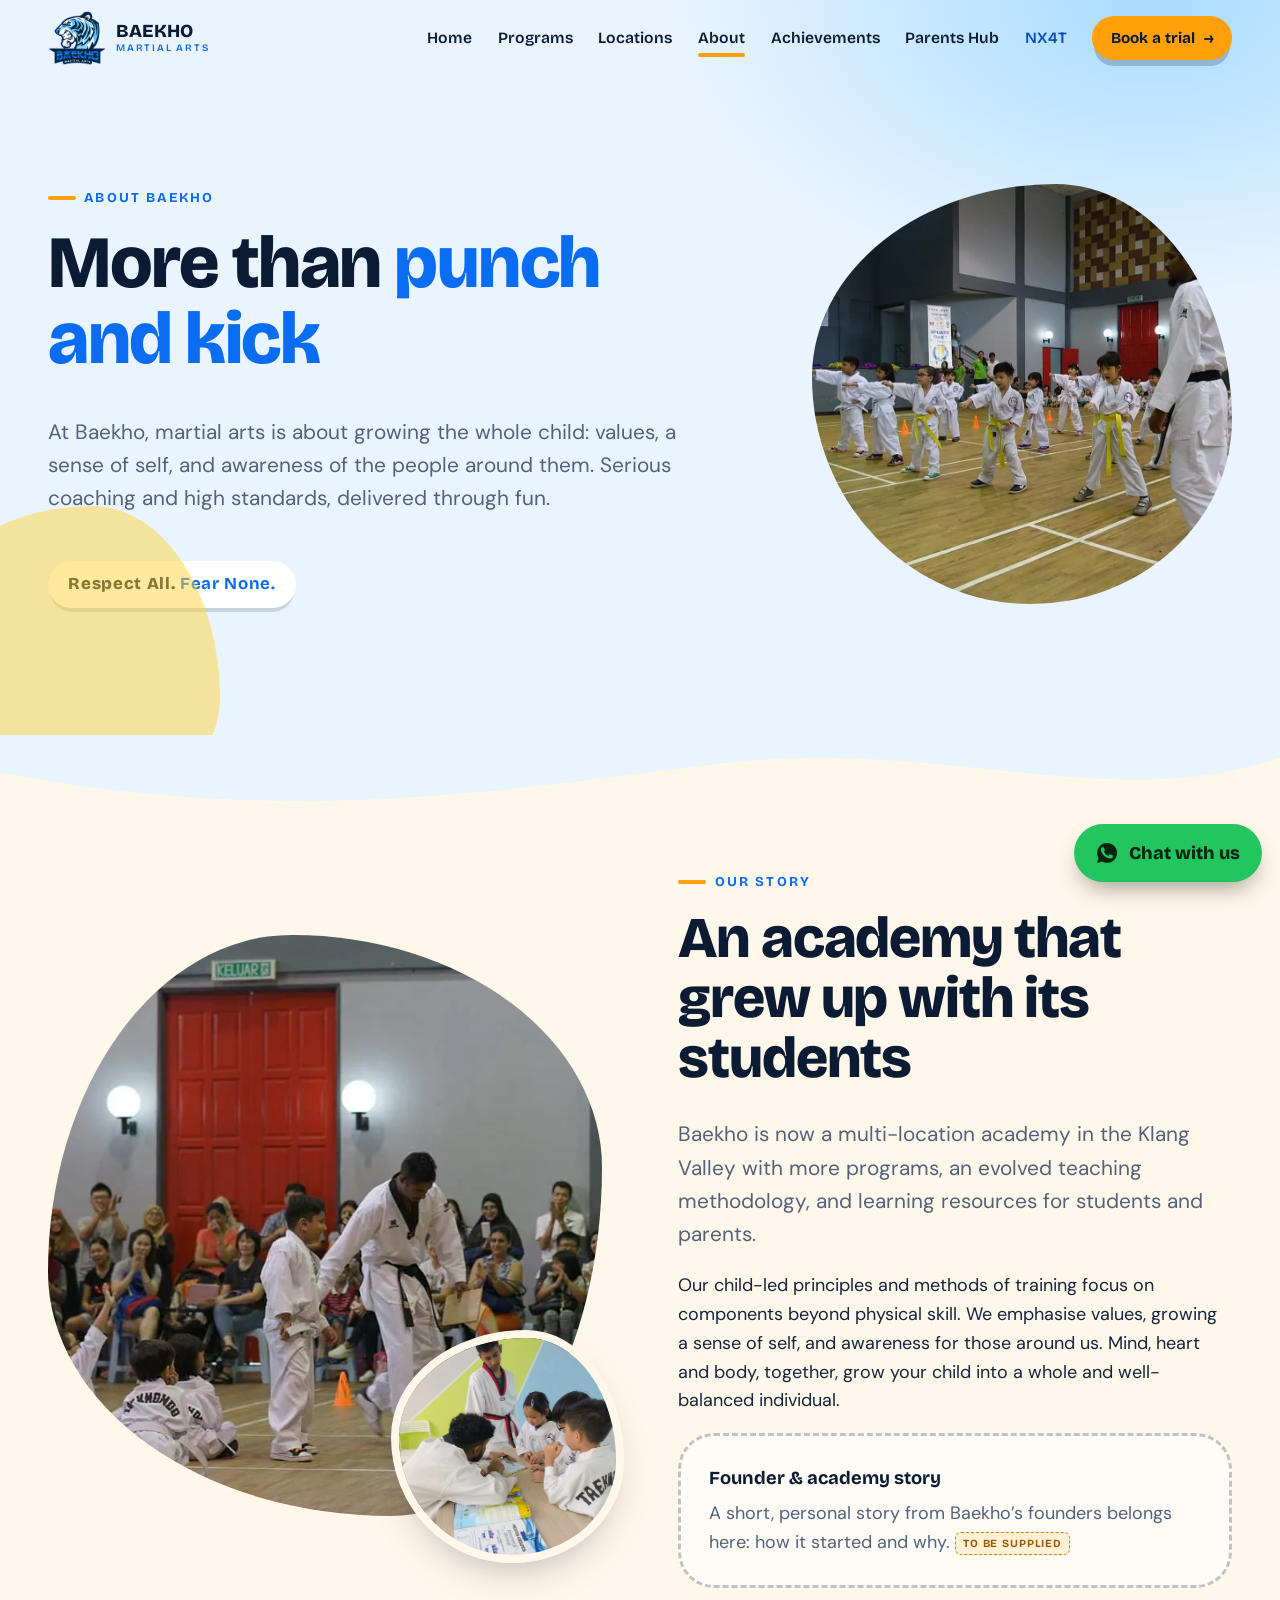
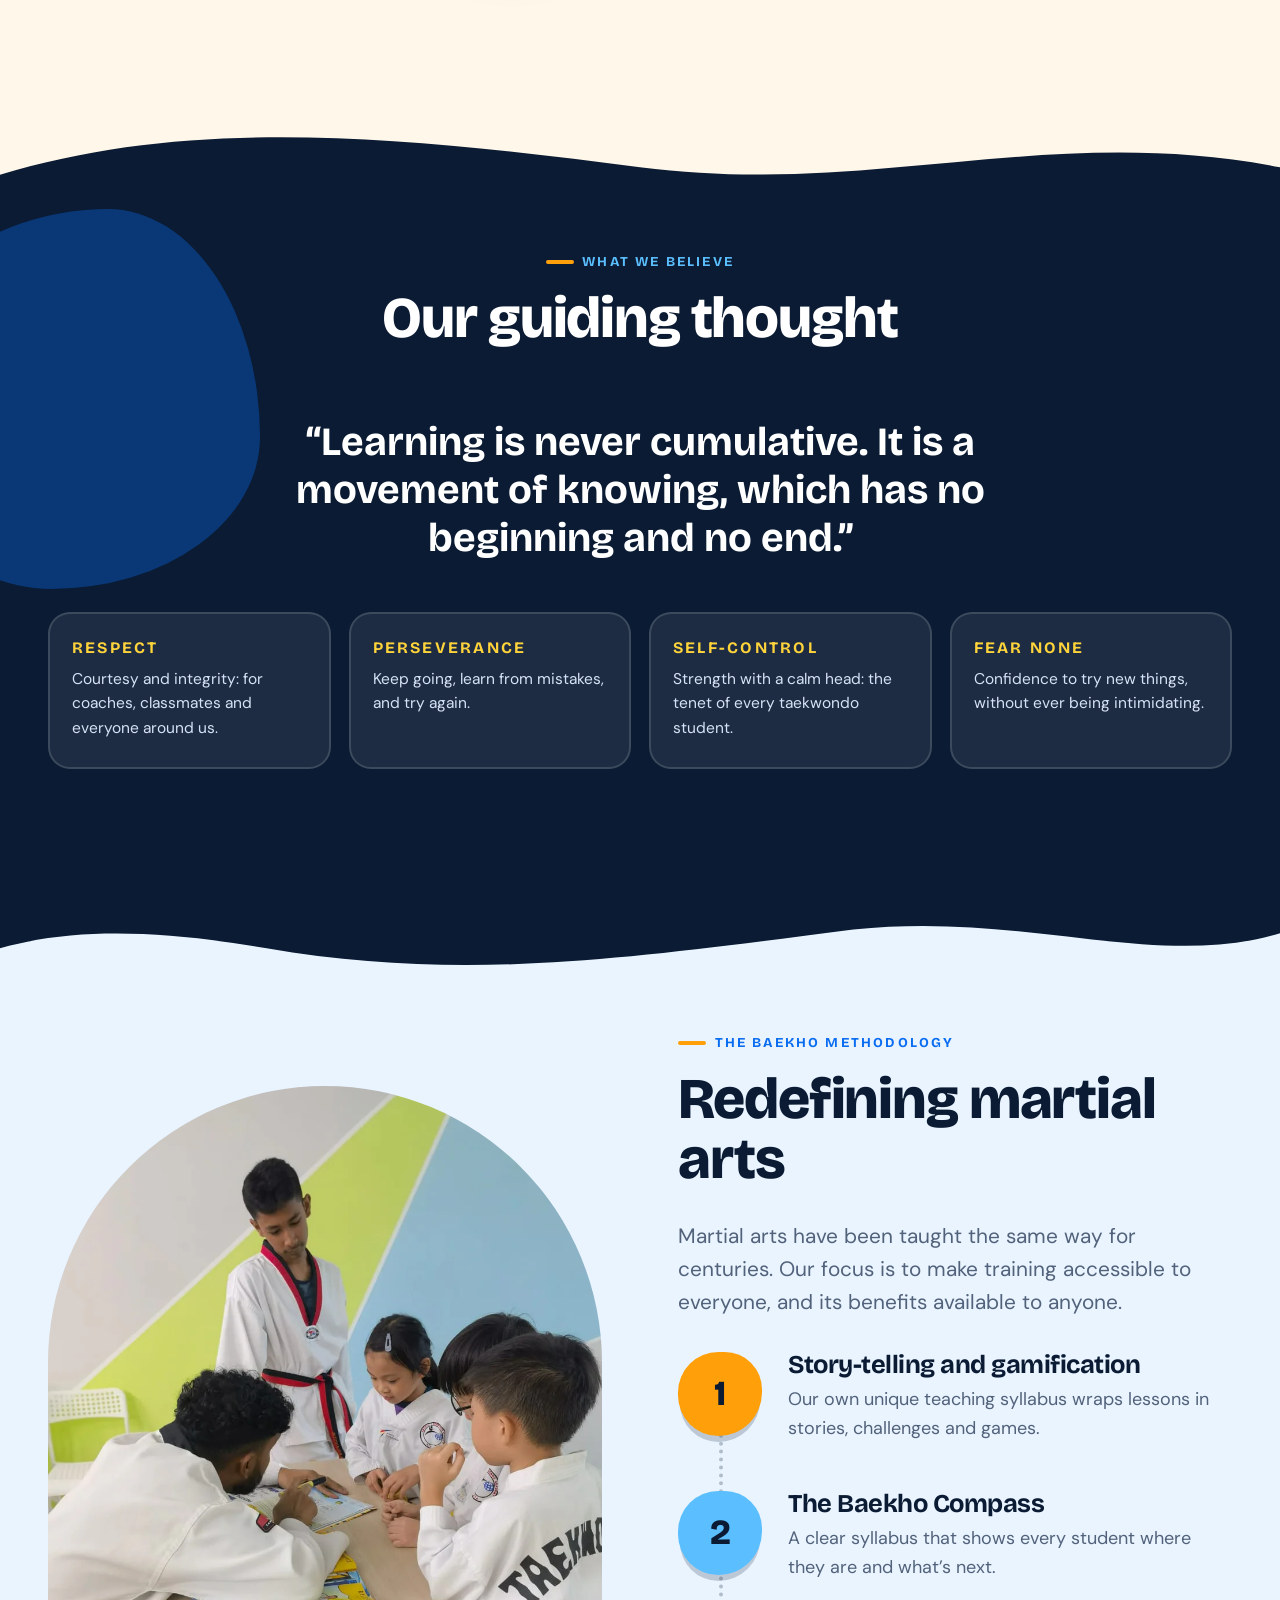
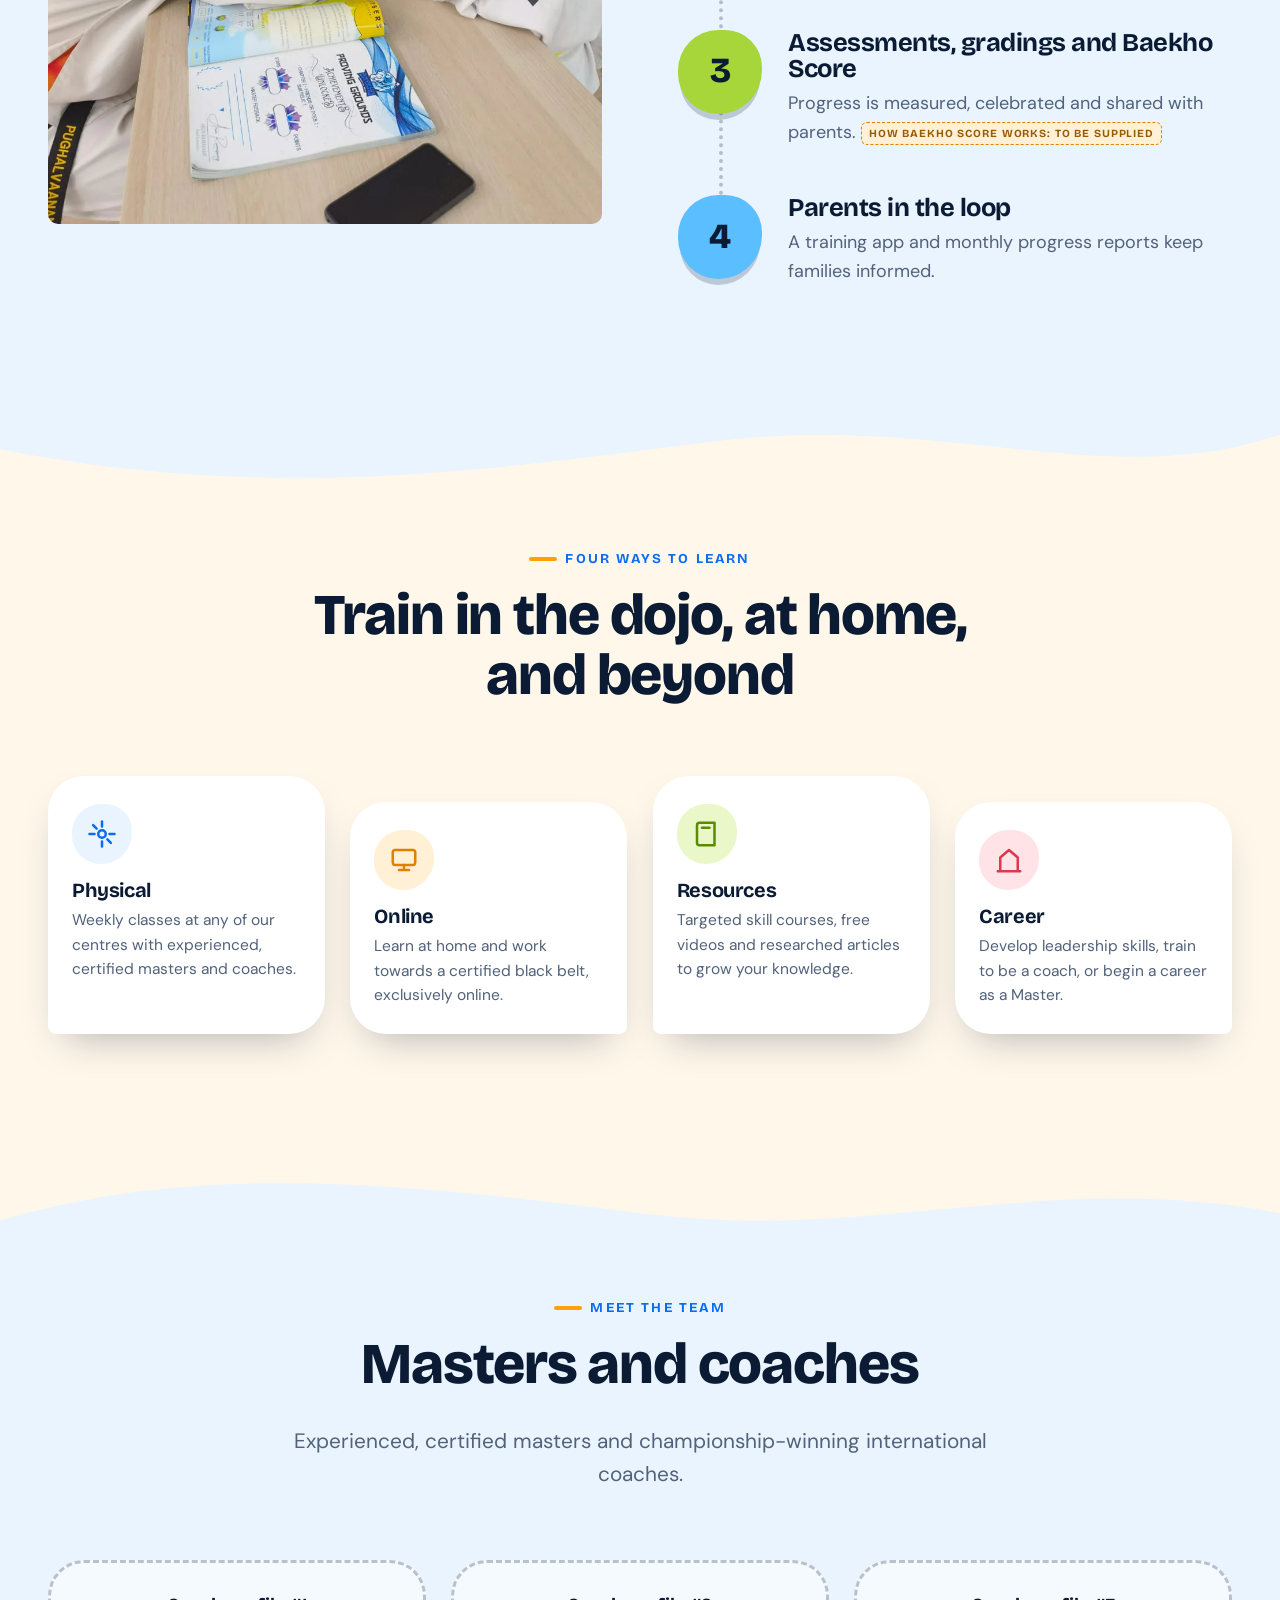
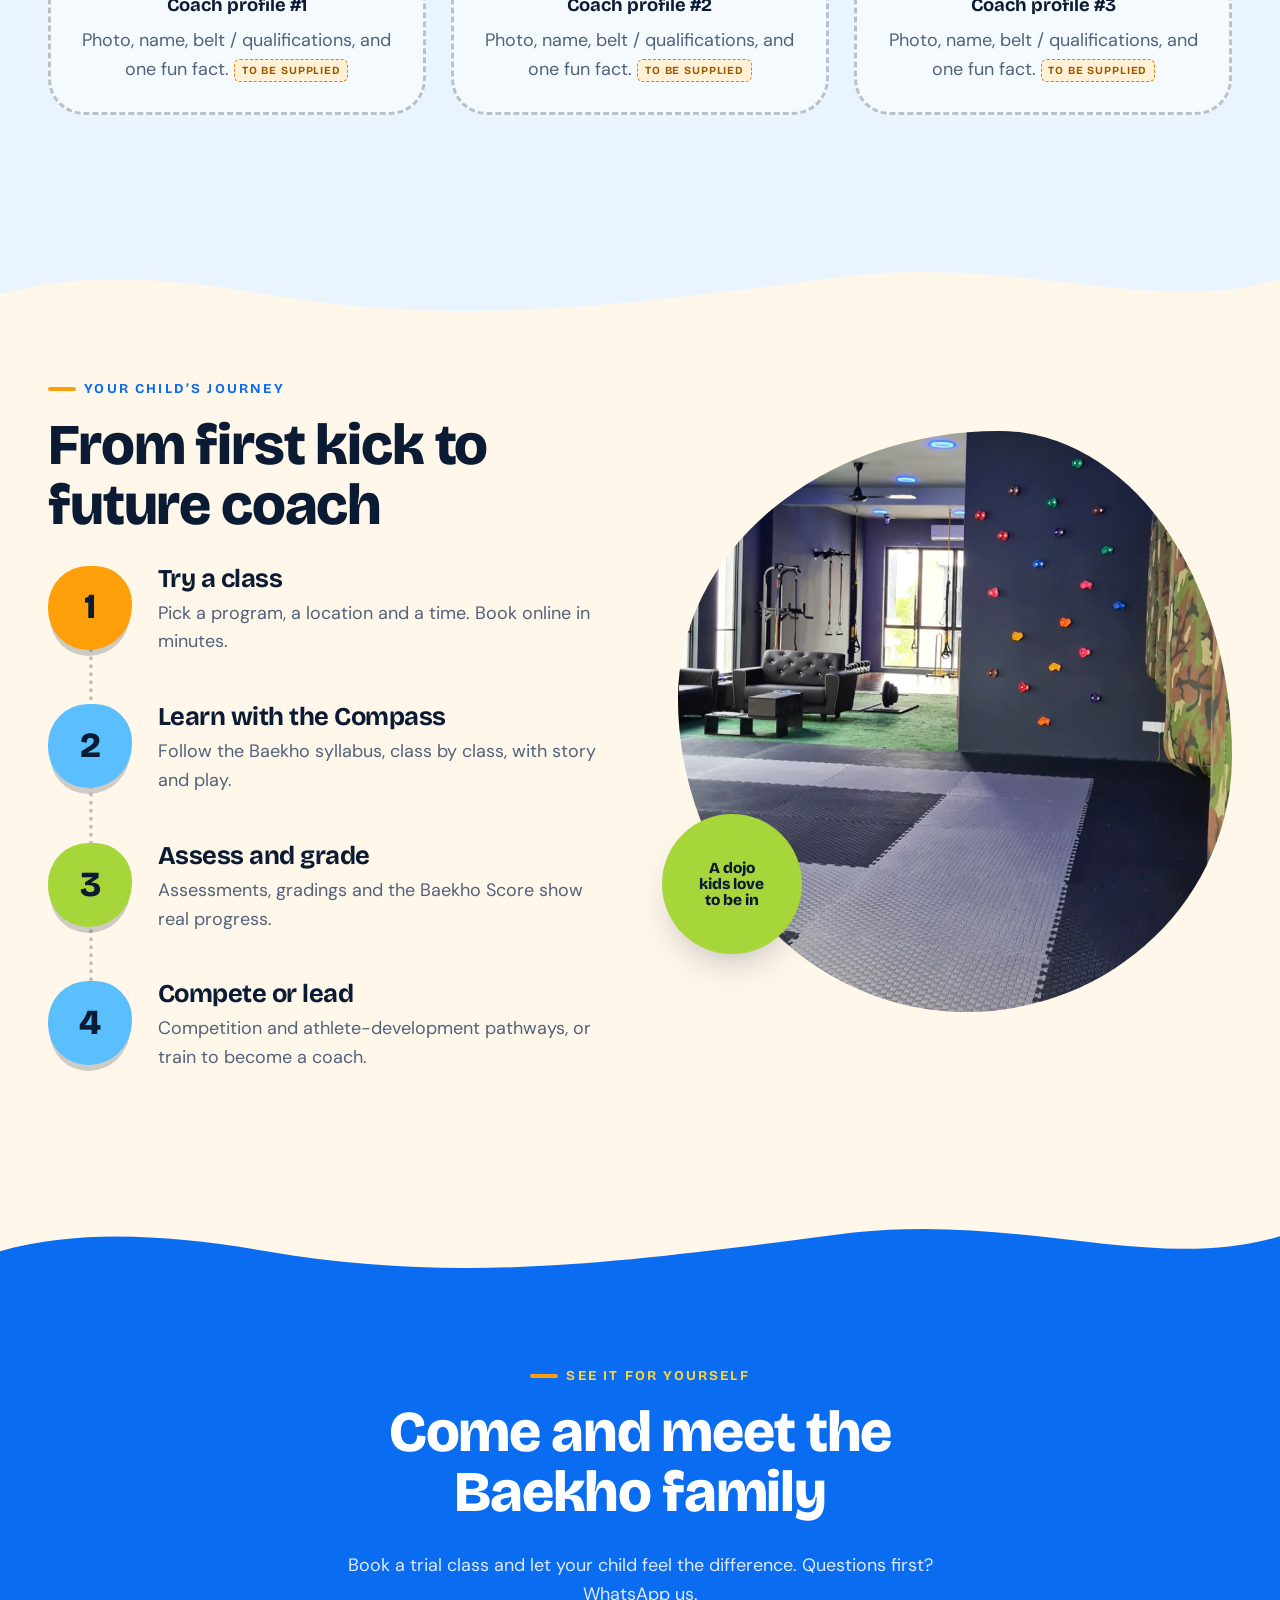
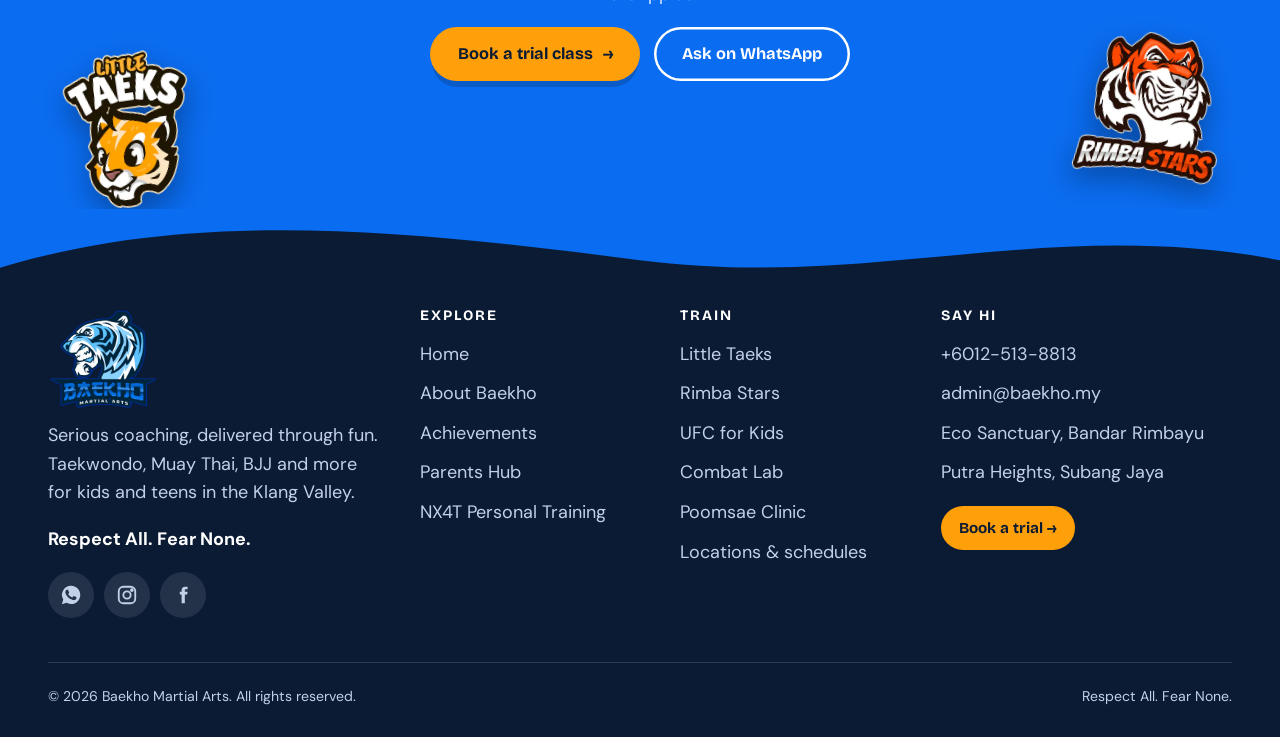
==== about.html @ bf96dbfe "Baekho Martial Arts website redesign prototype Eight-page responsive prototype (Home, Programs, Loca" ====
<!doctype html>
<html lang="en">
<head>
<meta charset="utf-8">
<meta name="viewport" content="width=device-width,initial-scale=1">
<title>About Baekho | Baekho Martial Arts</title>
<meta name="description" content="Baekho is a Klang Valley martial arts academy teaching mind, heart and body through story-telling and gamification. Our story, philosophy and methodology.">
<meta property="og:title" content="About Baekho | Baekho Martial Arts">
<meta property="og:description" content="Baekho is a Klang Valley martial arts academy teaching mind, heart and body through story-telling and gamification. Our story, philosophy and methodology.">
<meta property="og:image" content="img/photo-class-kids.webp">
<meta name="theme-color" content="#0A6CF0">
<link rel="icon" href="img/logo.webp">
<link rel="preconnect" href="https://fonts.googleapis.com"><link rel="preconnect" href="https://fonts.gstatic.com" crossorigin>
<link href="https://fonts.googleapis.com/css2?family=Bricolage+Grotesque:opsz,wght@12..96,600;12..96,700;12..96,800&family=DM+Sans:wght@400;500;600;700&display=swap" rel="stylesheet">
<link rel="stylesheet" href="css/styles.css">
</head>
<body>
<a class="skip" href="#main">Skip to content</a>
<header id="site-header"></header>
<main id="main">
<section class="phero" style="background:radial-gradient(800px 500px at 90% 0%,rgba(91,191,255,.45),transparent 60%),var(--ice)">
  <i class="blob" style="width:320px;height:320px;background:var(--sun);left:-100px;bottom:-90px;opacity:.5"></i>
  <div class="wrap grid">
    <div>
      <span class="eyebrow rv">About Baekho</span>
      <h1 class="rv">More than <span class="hl">punch and kick</span></h1>
      <p class="lead rv">At Baekho, martial arts is about growing the whole child: values, a sense of self, and awareness of the people around them. Serious coaching and high standards, delivered through fun.</p>
      <div class="motto rv">Respect All. <b>Fear None.</b></div>
    </div>
    <div class="art rv pop"><div class="mask-a zoom"><img src="img/photo-class-kids.webp" alt="Children and coach practising Taekwondo together" width="1200" height="952" style="object-position:35% 50%"></div></div>
  </div>
</section>

<section class="sec bg-cream">
  <i class="wave top" data-c="#E9F4FF" data-v="1"></i>
  <div class="wrap split">
    <div class="visual rv left">
      <div class="main mask-b zoom"><img src="img/photo-ceremony.webp" alt="Parents applauding a child receiving recognition from a Baekho coach" width="1080" height="720" loading="lazy" style="object-position:40% 50%"></div>
      <div class="accent mask-a" style="right:-4%;bottom:-8%"><img src="img/photo-syllabus.webp" alt="Coach and students looking through the Baekho syllabus" width="960" height="1280" loading="lazy"></div>
    </div>
    <div class="rv right">
      <span class="eyebrow">Our story</span>
      <h2>An academy that grew up with its students</h2>
      <p class="lead">Baekho is now a multi-location academy in the Klang Valley with more programs, an evolved teaching methodology, and learning resources for students and parents.</p>
      <p>Our child-led principles and methods of training focus on components beyond physical skill. We emphasise values, growing a sense of self, and awareness for those around us. Mind, heart and body, together, grow your child into a whole and well-balanced individual.</p>
      <div class="ph-card" style="text-align:left;margin-top:18px"><b>Founder &amp; academy story</b>A short, personal story from Baekho’s founders belongs here: how it started and why. <span class="tbc">to be supplied</span></div>
    </div>
  </div>
</section>

<section class="sec bg-ink">
  <i class="wave top" data-c="#FFF7EA" data-v="2"></i>
  <i class="blob" style="width:380px;height:380px;background:var(--blue);left:-120px;top:12%;opacity:.35"></i>
  <div class="wrap">
    <div class="sec-head rv"><span class="eyebrow" style="color:var(--sky)">What we believe</span><h2>Our guiding thought</h2></div>
    <blockquote class="rv" style="margin:0 auto 50px;max-width:820px;text-align:center;font-family:var(--f-head);font-weight:700;font-size:clamp(1.5rem,3.4vw,2.5rem);line-height:1.2;color:#fff">“Learning is never cumulative. It is a movement of knowing, which has no beginning and no end.”</blockquote>
    <div class="tracks">
      <div class="track rv"><h4>Respect</h4><p>Courtesy and integrity: for coaches, classmates and everyone around us.</p></div>
      <div class="track rv" style="--d:.08s"><h4>Perseverance</h4><p>Keep going, learn from mistakes, and try again.</p></div>
      <div class="track rv" style="--d:.16s"><h4>Self-control</h4><p>Strength with a calm head: the tenet of every taekwondo student.</p></div>
      <div class="track rv" style="--d:.24s"><h4>Fear None</h4><p>Confidence to try new things, without ever being intimidating.</p></div>
    </div>
  </div>
</section>

<section class="sec bg-ice" id="methodology">
  <i class="wave top" data-c="#0A1B33" data-v="3"></i>
  <div class="wrap split rev">
    <div>
      <span class="eyebrow">The Baekho methodology</span>
      <h2>Redefining martial arts</h2>
      <p class="lead">Martial arts have been taught the same way for centuries. Our focus is to make training accessible to everyone, and its benefits available to anyone.</p>
      <div class="path" style="margin-top:34px">
        <div class="step rv"><div><h3>Story-telling and gamification</h3><p>Our own unique teaching syllabus wraps lessons in stories, challenges and games.</p></div></div>
        <div class="step rv" style="--d:.08s"><div><h3>The Baekho Compass</h3><p>A clear syllabus that shows every student where they are and what’s next.</p></div></div>
        <div class="step rv" style="--d:.16s"><div><h3>Assessments, gradings and Baekho Score</h3><p>Progress is measured, celebrated and shared with parents. <span class="tbc">how Baekho Score works: to be supplied</span></p></div></div>
        <div class="step rv" style="--d:.24s"><div><h3>Parents in the loop</h3><p>A training app and monthly progress reports keep families informed.</p></div></div>
      </div>
    </div>
    <div class="visual rv right"><div class="main mask-arch zoom" style="aspect-ratio:3/4"><img src="img/photo-syllabus.webp" alt="Students and coach working through the Baekho syllabus at a table" width="960" height="1280" loading="lazy"></div></div>
  </div>
</section>

<section class="sec bg-cream">
  <i class="wave top" data-c="#E9F4FF" data-v="1"></i>
  <div class="wrap">
    <div class="sec-head rv"><span class="eyebrow">Four ways to learn</span><h2>Train in the dojo, at home, and beyond</h2></div>
    <div class="benefits">
      <article class="benefit rv"><div class="ic"><svg viewBox="0 0 24 24" fill="none" stroke="currentColor" stroke-width="2" stroke-linecap="round" stroke-linejoin="round"><path d="M12 2v4M12 18v4M4.9 4.9l2.8 2.8M16.3 16.3l2.8 2.8M2 12h4M18 12h4"/><circle cx="12" cy="12" r="3"/></svg></div><h3>Physical</h3><p>Weekly classes at any of our centres with experienced, certified masters and coaches.</p></article>
      <article class="benefit rv" style="--d:.08s"><div class="ic"><svg viewBox="0 0 24 24" fill="none" stroke="currentColor" stroke-width="2" stroke-linecap="round" stroke-linejoin="round"><rect x="3" y="4" width="18" height="12" rx="2"/><path d="M8 20h8M12 16v4"/></svg></div><h3>Online</h3><p>Learn at home and work towards a certified black belt, exclusively online.</p></article>
      <article class="benefit rv" style="--d:.16s"><div class="ic"><svg viewBox="0 0 24 24" fill="none" stroke="currentColor" stroke-width="2" stroke-linecap="round" stroke-linejoin="round"><path d="M4 5a2 2 0 0 1 2-2h12v18H6a2 2 0 0 1-2-2Z"/><path d="M8 7h6"/></svg></div><h3>Resources</h3><p>Targeted skill courses, free videos and researched articles to grow your knowledge.</p></article>
      <article class="benefit rv" style="--d:.24s"><div class="ic"><svg viewBox="0 0 24 24" fill="none" stroke="currentColor" stroke-width="2" stroke-linecap="round" stroke-linejoin="round"><path d="M3 21h18M5 21V10l7-6 7 6v11"/></svg></div><h3>Career</h3><p>Develop leadership skills, train to be a coach, or begin a career as a Master.</p></article>
    </div>
  </div>
</section>

<section class="sec bg-ice">
  <i class="wave top" data-c="#FFF7EA" data-v="2"></i>
  <div class="wrap">
    <div class="sec-head rv"><span class="eyebrow">Meet the team</span><h2>Masters and coaches</h2><p class="lead">Experienced, certified masters and championship-winning international coaches.</p></div>
    <div class="benefits" style="grid-template-columns:repeat(auto-fit,minmax(240px,1fr))">
      <div class="ph-card rv"><b>Coach profile #1</b>Photo, name, belt / qualifications, and one fun fact. <span class="tbc">to be supplied</span></div>
      <div class="ph-card rv" style="--d:.1s"><b>Coach profile #2</b>Photo, name, belt / qualifications, and one fun fact. <span class="tbc">to be supplied</span></div>
      <div class="ph-card rv" style="--d:.2s"><b>Coach profile #3</b>Photo, name, belt / qualifications, and one fun fact. <span class="tbc">to be supplied</span></div>
    </div>
  </div>
</section>

<section class="sec bg-cream">
  <i class="wave top" data-c="#E9F4FF" data-v="3"></i>
  <div class="wrap split">
    <div>
      <span class="eyebrow">Your child’s journey</span>
      <h2>From first kick to future coach</h2>
      <div class="path" style="margin-top:30px">
        <div class="step rv"><div><h3>Try a class</h3><p>Pick a program, a location and a time. Book online in minutes.</p></div></div>
        <div class="step rv" style="--d:.08s"><div><h3>Learn with the Compass</h3><p>Follow the Baekho syllabus, class by class, with story and play.</p></div></div>
        <div class="step rv" style="--d:.16s"><div><h3>Assess and grade</h3><p>Assessments, gradings and the Baekho Score show real progress.</p></div></div>
        <div class="step rv" style="--d:.24s"><div><h3>Compete or lead</h3><p>Competition and athlete-development pathways, or train to become a coach.</p></div></div>
      </div>
    </div>
    <div class="visual rv right"><div class="main mask-a zoom"><img src="img/photo-eco-gym.webp" alt="Baekho Eco Sanctuary dojo with climbing wall, mats and punching bags" width="900" height="1996" loading="lazy" style="object-position:50% 60%"></div>
      <div class="sticker" style="left:-3%;bottom:10%;width:clamp(100px,14vw,140px);aspect-ratio:1;background:var(--lime);color:var(--ink);font-size:clamp(.8rem,1.2vw,1rem);--rot:-8deg">A dojo<br>kids love<br>to be in</div></div>
  </div>
</section>

<section class="sec cta">
  <i class="wave top" data-c="#FFF7EA" data-v="3"></i>
  <img class="mascot-l" src="img/mascot-little-taeks.webp" alt="" width="230" height="195" loading="lazy">
  <img class="mascot-r" src="img/mascot-rimba-stars.webp" alt="" width="230" height="230" loading="lazy">
  <div class="wrap" style="padding-top:30px"><span class="eyebrow" style="color:var(--sun)">See it for yourself</span><h2>Come and meet the Baekho family</h2><p>Book a trial class and let your child feel the difference. Questions first? WhatsApp us.</p>
  <div class="btn-row" style="justify-content:center"><a class="btn" href="trial.html" data-track="trial_cta_click">Book a trial class <span class="arr">→</span></a><a class="btn ghost" href="https://wa.me/60125138813" target="_blank" rel="noopener" data-track="whatsapp_click">Ask on WhatsApp</a></div></div>
</section>

</main>
<footer id="site-footer" data-c="#0A6CF0"></footer>
<script src="js/site.js"></script>
</body>
</html>
---- css/styles.css ----
/* ==========================================================
   BAEKHO MARTIAL ARTS — design system
   Brand blue from the tiger logo + warm "tiger orange" energy.
   Flowing sections: every section sits on the same continuous
   canvas and is joined by SVG waves, blobs and overlaps.
   ========================================================== */
:root{
  --ink:#0A1B33;          /* deep navy (logo outline) */
  --navy:#0C2A55;
  --blue:#0A6CF0;         /* logo electric blue */
  --blue-d:#0850B8;
  --sky:#5BBFFF;          /* logo light blue */
  --ice:#E9F4FF;
  --cream:#FFF7EA;
  --orange:#FF9F0A;       /* Little Taeks tiger */
  --orange-d:#E07F00;
  --sun:#FFD43B;
  --lime:#A6D63A;         /* Eco Sanctuary wall */
  --coral:#FF6B7A;
  --white:#fff;
  --text:#14253F;
  --muted:#52627B;
  --line:rgba(10,27,51,.12);

  --f-head:"Bricolage Grotesque","Trebuchet MS",system-ui,sans-serif;
  --f-body:"DM Sans",system-ui,-apple-system,"Segoe UI",sans-serif;

  --r-lg:36px; --r-md:22px;
  --shadow:0 18px 40px -18px rgba(10,27,51,.35);
  --wrap:1200px;
  --pad:clamp(20px,5vw,48px);
  --ease:cubic-bezier(.2,.8,.2,1);
}
*,*::before,*::after{box-sizing:border-box}
html{scroll-behavior:smooth;-webkit-text-size-adjust:100%;overflow-x:clip}
body{margin:0;font-family:var(--f-body);font-size:clamp(16px,1.05vw + 12px,18px);line-height:1.6;color:var(--text);background:var(--cream);overflow-x:hidden}
img,svg,video{max-width:100%;display:block}
a{color:inherit}
h1,h2,h3,h4{font-family:var(--f-head);line-height:1.04;margin:0 0 .5em;letter-spacing:-.02em;color:var(--ink)}
h1{font-size:clamp(2.6rem,7.2vw,5.6rem);font-weight:800}
h2{font-size:clamp(2rem,4.6vw,3.6rem);font-weight:800}
h3{font-size:clamp(1.25rem,2vw,1.6rem);font-weight:700}
p{margin:0 0 1em}
.wrap{width:min(100% - 2*var(--pad),var(--wrap));margin-inline:auto}
.eyebrow{display:inline-flex;align-items:center;gap:.6em;font-family:var(--f-head);font-weight:700;font-size:.85rem;letter-spacing:.16em;text-transform:uppercase;color:var(--blue);margin-bottom:1rem}
.eyebrow::before{content:"";width:28px;height:4px;border-radius:4px;background:var(--orange)}
.lead{font-size:clamp(1.05rem,1.4vw + .6rem,1.3rem);color:var(--muted);max-width:56ch}
.hl{color:var(--blue)} .hl-o{color:var(--orange)}
.squiggle{background:linear-gradient(transparent 62%,var(--sun) 62% 92%,transparent 92%);padding:0 .1em}
.skip{position:absolute;left:-999px;top:8px;background:var(--ink);color:#fff;padding:.7em 1em;border-radius:10px;z-index:200}
.skip:focus{left:8px}
:focus-visible{outline:3px solid var(--orange);outline-offset:3px;border-radius:6px}

/* ---------- buttons ---------- */
.btn{--bg:var(--orange);--fg:var(--ink);display:inline-flex;align-items:center;justify-content:center;gap:.6em;min-height:52px;padding:.85em 1.7em;border-radius:999px;border:0;background:var(--bg);color:var(--fg);font-family:var(--f-head);font-weight:700;font-size:1.02rem;text-decoration:none;cursor:pointer;box-shadow:0 8px 0 -2px rgba(10,27,51,.22);transition:transform .25s var(--ease),box-shadow .25s var(--ease),background .25s}
.btn:hover{transform:translateY(-3px);box-shadow:0 12px 0 -2px rgba(10,27,51,.22)}
.btn:active{transform:translateY(2px);box-shadow:0 3px 0 -1px rgba(10,27,51,.22)}
.btn .arr{transition:transform .25s var(--ease)} .btn:hover .arr{transform:translateX(4px)}
.btn.blue{--bg:var(--blue);--fg:#fff}
.btn.navy{--bg:var(--ink);--fg:#fff}
.btn.white{--bg:#fff;--fg:var(--ink)}
.btn.wa{--bg:#22C55E;--fg:#06260F}
.btn.ghost{--bg:transparent;--fg:currentColor;box-shadow:inset 0 0 0 2.5px currentColor}
.btn.ghost:hover{box-shadow:inset 0 0 0 2.5px currentColor,0 8px 0 -2px rgba(10,27,51,.15)}
.btn.sm{min-height:44px;padding:.55em 1.2em;font-size:.95rem}
.btn-row{display:flex;flex-wrap:wrap;gap:14px;align-items:center}

/* ---------- header ---------- */
.site-header{position:fixed;inset:0 0 auto 0;z-index:100;transition:transform .35s var(--ease),background .3s,box-shadow .3s}
.site-header .bar{display:flex;align-items:center;justify-content:space-between;gap:20px;min-height:76px}
.site-header.scrolled{background:rgba(255,247,234,.94);backdrop-filter:blur(12px);box-shadow:0 6px 24px -14px rgba(10,27,51,.4)}
.site-header.scrolled .bar{min-height:64px}
.site-header.hide{transform:translateY(-100%)}
.brand{display:flex;align-items:center;gap:10px;text-decoration:none}
.brand img{width:58px;height:auto;transition:width .3s}
.scrolled .brand img{width:48px}
.brand span{font-family:var(--f-head);font-weight:800;font-size:1.15rem;line-height:1;color:var(--ink)}
.brand small{display:block;font-weight:600;font-size:.62rem;letter-spacing:.18em;text-transform:uppercase;color:var(--blue);margin-top:3px}
.nav{display:flex;align-items:center;gap:clamp(14px,2vw,30px)}
.nav a.link{position:relative;font-family:var(--f-head);font-weight:600;font-size:.98rem;text-decoration:none;padding:.4em 0;color:var(--ink)}
.nav a.link::after{content:"";position:absolute;left:0;right:100%;bottom:0;height:4px;border-radius:4px;background:var(--orange);transition:right .3s var(--ease)}
.nav a.link:hover::after,.nav a.link[aria-current="page"]::after{right:0}
.nav a.link.nx{color:var(--blue-d)}
.menu-btn{display:none;width:52px;height:52px;border-radius:50%;border:0;background:var(--ink);color:#fff;cursor:pointer;place-items:center}
.menu-btn span{display:block;width:22px;height:2.5px;background:#fff;border-radius:3px;position:relative;transition:.3s}
.menu-btn span::before,.menu-btn span::after{content:"";position:absolute;left:0;width:100%;height:2.5px;background:#fff;border-radius:3px;transition:.3s}
.menu-btn span::before{top:-7px}.menu-btn span::after{top:7px}
.menu-open .menu-btn span{background:transparent}
.menu-open .menu-btn span::before{top:0;transform:rotate(45deg)}
.menu-open .menu-btn span::after{top:0;transform:rotate(-45deg)}
@media(max-width:1060px){
  .menu-btn{display:grid}
  .nav{position:fixed;inset:0;flex-direction:column;justify-content:center;gap:6px;background:var(--ink);padding:90px 30px 40px;opacity:0;visibility:hidden;clip-path:circle(0 at calc(100% - 46px) 38px);transition:clip-path .55s var(--ease),opacity .3s,visibility .55s}
  .menu-open .nav{opacity:1;visibility:visible;clip-path:circle(150% at calc(100% - 46px) 38px)}
  .nav a.link{color:#fff;font-size:clamp(1.5rem,6vw,2rem);font-weight:700;padding:.25em 0}
  .nav a.link.nx{color:var(--sky)}
  .menu-open .menu-btn{position:relative;z-index:2;background:var(--orange)}
  .menu-open .menu-btn span{background:transparent}
  .nav .btn{margin-top:18px}
  .menu-open .brand span{color:#fff}
}
body.menu-open{overflow:hidden}

/* ---------- flowing sections ---------- */
section{position:relative;overflow-x:clip}
.sec{padding-block:clamp(70px,10vw,140px);position:relative}
.bg-cream{background:var(--cream)}
.bg-ice{background:var(--ice)}
.bg-ink{background:var(--ink);color:#fff}
.bg-ink h1,.bg-ink h2,.bg-ink h3,.bg-ink h4{color:#fff}
.bg-ink .lead{color:#b9c8e0}
.bg-blue{background:var(--blue);color:#fff}
.bg-blue h2,.bg-blue h3{color:#fff}
.bg-orange{background:var(--orange)}
.wave{position:absolute;left:0;width:100%;height:clamp(40px,7vw,110px);line-height:0;pointer-events:none}
.wave svg{width:100%;height:100%}
.wave.top{top:-1px}
.wave.bottom{bottom:-1px;transform:scaleY(-1)}
.wave.flip svg{transform:scaleX(-1)}
.sec>.wave{z-index:1}
/* blobs */
.blob{position:absolute;pointer-events:none;border-radius:60% 40% 55% 45%/50% 60% 40% 50%;filter:blur(0);opacity:.9;z-index:0;animation:morph 14s ease-in-out infinite alternate}
@keyframes morph{
  0%{border-radius:60% 40% 55% 45%/50% 60% 40% 50%}
  50%{border-radius:42% 58% 38% 62%/58% 42% 60% 40%}
  100%{border-radius:55% 45% 62% 38%/42% 58% 46% 54%}}
.sec>.wrap{position:relative;z-index:2}
/* organic image masks */
.mask-a{border-radius:58% 42% 48% 52%/46% 56% 44% 54%;overflow:hidden}
.mask-b{border-radius:44% 56% 38% 62%/58% 40% 60% 42%;overflow:hidden}
.mask-c{border-radius:70% 30% 60% 40%/40% 60% 40% 60%;overflow:hidden}
.mask-arch{border-radius:999px 999px 36px 36px;overflow:hidden}
.mask-a img,.mask-b img,.mask-c img,.mask-arch img{width:100%;height:100%;object-fit:cover}
.zoom{overflow:hidden}.zoom img{transition:transform .8s var(--ease)}.zoom:hover img{transform:scale(1.06)}
.sticker{position:absolute;z-index:3;display:grid;place-items:center;text-align:center;font-family:var(--f-head);font-weight:800;line-height:1.05;border-radius:50%;box-shadow:var(--shadow);animation:bob 5s ease-in-out infinite}
@keyframes bob{0%,100%{transform:translateY(0) rotate(var(--rot,-8deg))}50%{transform:translateY(-10px) rotate(calc(var(--rot,-8deg) + 4deg))}}

/* ---------- hero ---------- */
.hero{padding-top:clamp(110px,14vw,160px);padding-bottom:clamp(70px,9vw,120px);background:radial-gradient(900px 500px at 85% 10%,rgba(91,191,255,.45),transparent 60%),var(--ice);overflow:hidden}
.hero h1{font-size:clamp(2.6rem,5.6vw,4.7rem)}
.hero .grid{display:grid;grid-template-columns:1.05fr .95fr;gap:clamp(24px,4vw,70px);align-items:center}
.hero h1 .row{display:block;overflow:hidden}
.hero h1 .row>span{display:inline-block;transform:translateY(110%);animation:rise .9s var(--ease) forwards}
.hero h1 .row:nth-child(2)>span{animation-delay:.12s}
.hero h1 .row:nth-child(3)>span{animation-delay:.24s}
@keyframes rise{to{transform:none}}
.hero .lead{margin-block:1.2rem 1.8rem}
.hero-art{position:relative;aspect-ratio:1/1.02}
.hero-art .photo{position:absolute;inset:4% 0 0 6%;box-shadow:var(--shadow)}
.hero-art .ring{position:absolute;inset:-4% -4% auto auto;width:42%;aspect-ratio:1;border:6px dashed var(--orange);border-radius:50%;z-index:0;animation:spin 40s linear infinite}
@keyframes spin{to{transform:rotate(360deg)}}
.hero-art .mini{position:absolute;left:-4%;bottom:-3%;width:44%;aspect-ratio:1/1.1;border:8px solid var(--cream);box-shadow:var(--shadow);z-index:2}
.hero-art .st1{right:-2%;bottom:14%;width:clamp(108px,15vw,160px);aspect-ratio:1;background:var(--orange);color:var(--ink);font-size:clamp(.9rem,1.5vw,1.2rem)}
.hero-art .st2{left:0;top:2%;width:clamp(90px,12vw,128px);aspect-ratio:1;background:var(--blue);color:#fff;font-size:clamp(.78rem,1.2vw,1rem);--rot:8deg}
.motto{display:inline-block;margin-top:1.6rem;font-family:var(--f-head);font-weight:800;font-size:1.05rem;letter-spacing:.04em;color:var(--ink);background:#fff;border-radius:999px;padding:.6em 1.2em;box-shadow:0 6px 0 -2px rgba(10,27,51,.15)}
.motto b{color:var(--blue)}
@media(max-width:860px){.hero .grid{grid-template-columns:1fr}.hero-art{max-width:520px;margin-inline:auto;width:100%}}

/* page hero (inner pages) */
.phero{padding-top:clamp(120px,15vw,180px);padding-bottom:clamp(80px,10vw,140px);overflow:hidden}
.phero .grid{display:grid;grid-template-columns:1.2fr .8fr;gap:clamp(24px,5vw,60px);align-items:center}
.phero h1{font-size:clamp(2.4rem,6vw,4.6rem)}
.phero .art{position:relative;aspect-ratio:1;max-width:420px;margin-left:auto;width:100%}
.phero .art .mask-a,.phero .art .mask-b{position:absolute;inset:0}
@media(max-width:820px){.phero .grid{grid-template-columns:1fr}.phero .art{margin:0 auto;max-width:320px}}

/* ---------- benefits strip (floating pills, not a box row) ---------- */
.benefits{display:grid;grid-template-columns:repeat(4,1fr);gap:clamp(14px,2vw,26px)}
.benefit{position:relative;background:#fff;border-radius:var(--r-lg) var(--r-lg) var(--r-lg) 8px;padding:28px 24px 26px;box-shadow:var(--shadow);transition:transform .35s var(--ease)}
.benefit:nth-child(even){margin-top:26px;border-radius:var(--r-lg) var(--r-lg) 8px var(--r-lg)}
.benefit:hover{transform:translateY(-8px) rotate(-1deg)}
.benefit .ic{width:60px;height:60px;border-radius:50% 46% 54% 50%;display:grid;place-items:center;margin-bottom:16px;background:var(--ice);color:var(--blue);transition:transform .5s var(--ease)}
.benefit:nth-child(2) .ic{background:#FFF0D6;color:var(--orange-d)}
.benefit:nth-child(3) .ic{background:#EAF7C8;color:#5C8A00}
.benefit:nth-child(4) .ic{background:#FFE3E6;color:#D93A4E}
.benefit:hover .ic{transform:rotate(-12deg) scale(1.1)}
.benefit .ic svg{width:30px;height:30px}
.benefit h3{margin-bottom:.35em;font-size:1.25rem}
.benefit p{margin:0;color:var(--muted);font-size:.97rem}
@media(max-width:980px){.benefits{grid-template-columns:repeat(2,1fr)}}
@media(max-width:560px){.benefits{grid-template-columns:1fr}.benefit:nth-child(even){margin-top:0}}

/* ---------- program cards ---------- */
.sec-head{text-align:center;max-width:760px;margin:0 auto clamp(40px,6vw,70px)}
.sec-head .lead{margin-inline:auto}
.prog-grid{display:grid;grid-template-columns:repeat(6,1fr);gap:clamp(16px,2vw,26px)}
.pcard{grid-column:span 2;position:relative;display:flex;flex-direction:column;border-radius:var(--r-lg);overflow:hidden;background:#fff;color:var(--text);text-decoration:none;box-shadow:var(--shadow);transition:transform .4s var(--ease)}
.pcard:hover{transform:translateY(-10px)}
.pcard:nth-child(4),.pcard:nth-child(5){grid-column:span 3}
.pcard .top{position:relative;padding:26px 24px 70px;background:var(--c1,var(--blue));color:var(--c1t,#fff);overflow:hidden}
.pcard .top::after{content:"";position:absolute;left:-5%;right:-5%;bottom:-1px;height:48px;background:#fff;border-radius:50% 50% 0 0/100% 100% 0 0}
.pcard .top .age{display:inline-block;font-family:var(--f-head);font-weight:700;font-size:.78rem;letter-spacing:.1em;text-transform:uppercase;background:rgba(255,255,255,.22);padding:.35em .9em;border-radius:99px}
.pcard .top h3{color:inherit;margin:.6em 0 0;font-size:clamp(1.5rem,2.4vw,2rem)}
.pcard .mascot{position:absolute;right:-6px;top:6px;width:44%;max-width:150px;transition:transform .6s var(--ease);filter:drop-shadow(0 8px 10px rgba(0,0,0,.25))}
.pcard:hover .mascot{transform:rotate(-8deg) scale(1.12)}
.pcard .body{padding:6px 24px 26px;display:flex;flex-direction:column;gap:12px;flex:1}
.pcard .body p{color:var(--muted);margin:0;font-size:.98rem}
.pcard .more{margin-top:auto;font-family:var(--f-head);font-weight:700;color:var(--blue);display:inline-flex;gap:.5em;align-items:center}
.pcard .more .arr{transition:transform .25s}.pcard:hover .more .arr{transform:translateX(5px)}
.c-orange{--c1:var(--orange);--c1t:var(--ink)}
.c-blue{--c1:var(--blue)}
.c-navy{--c1:var(--navy)}
.c-lime{--c1:var(--lime);--c1t:var(--ink)}
.c-coral{--c1:var(--coral);--c1t:var(--ink)}
.c-sky{--c1:var(--sky);--c1t:var(--ink)}
@media(max-width:960px){.prog-grid{grid-template-columns:repeat(2,1fr)}.pcard,.pcard:nth-child(4),.pcard:nth-child(5){grid-column:span 1}}
@media(max-width:600px){.prog-grid{grid-template-columns:1fr}}

/* ---------- story / split ---------- */
.split{display:grid;grid-template-columns:minmax(0,1fr) minmax(0,1fr);gap:clamp(30px,6vw,90px);align-items:center}
.split.rev>:first-child{order:2}
.split .visual{position:relative}
.visual .main{aspect-ratio:1/1.05}
.visual .accent{position:absolute;width:42%;aspect-ratio:1;border:8px solid var(--cream);box-shadow:var(--shadow)}
.bg-ice .visual .accent{border-color:var(--ice)}
.bg-ink .visual .accent{border-color:var(--ink)}
@media(max-width:820px){.split{grid-template-columns:minmax(0,1fr)}.split.rev>:first-child{order:0}.visual .main{max-width:520px;margin-inline:auto}}
.ticks{list-style:none;padding:0;margin:1.2rem 0 1.8rem;display:grid;gap:.9rem}
.ticks li{display:grid;grid-template-columns:34px 1fr;gap:12px;align-items:start}
.ticks li::before{content:"";width:34px;height:34px;border-radius:50%;background:var(--orange) url("data:image/svg+xml,%3Csvg xmlns='http://www.w3.org/2000/svg' viewBox='0 0 24 24' fill='none' stroke='%230A1B33' stroke-width='3' stroke-linecap='round' stroke-linejoin='round'%3E%3Cpath d='M5 12.5l4.5 4.5L19 7.5'/%3E%3C/svg%3E") center/18px no-repeat}
.ticks b{font-family:var(--f-head);display:block;color:var(--ink)}
.bg-ink .ticks b{color:#fff}
.ticks span{color:var(--muted);font-size:.97rem}
.bg-ink .ticks span{color:#b9c8e0}

/* methodology path */
.path{position:relative;display:grid;gap:clamp(24px,4vw,48px);counter-reset:step}
.step{position:relative;display:grid;grid-template-columns:90px 1fr;gap:20px;align-items:start;counter-increment:step}
.step::before{content:counter(step);display:grid;place-items:center;width:84px;height:84px;border-radius:50% 46% 54% 50%;background:var(--orange);color:var(--ink);font-family:var(--f-head);font-weight:800;font-size:2.2rem;box-shadow:0 8px 0 -2px rgba(10,27,51,.2)}
.step:nth-child(even)::before{background:var(--sky)}
.step:nth-child(3n)::before{background:var(--lime)}
.step h3{margin-bottom:.25em}
.step p{color:var(--muted);margin:0}
.bg-ink .step p{color:#b9c8e0}
.path::after{content:"";position:absolute;left:41px;top:50px;bottom:50px;width:0;border-left:4px dotted rgba(10,27,51,.25);z-index:-1}
.bg-ink .path::after{border-color:rgba(255,255,255,.25)}
@media(max-width:520px){.step{grid-template-columns:64px 1fr}.step::before{width:60px;height:60px;font-size:1.6rem}.path::after{left:29px}}

/* tracks (physical/online/resources/career) */
.tracks{display:grid;grid-template-columns:repeat(4,1fr);gap:18px}
.track{padding:26px 22px;border-radius:var(--r-md);background:rgba(255,255,255,.08);border:2px solid rgba(255,255,255,.14);transition:transform .35s var(--ease),background .3s}
.track:hover{transform:translateY(-6px);background:rgba(255,255,255,.14)}
.track h4{font-size:1rem;letter-spacing:.14em;text-transform:uppercase;color:var(--sun);margin-bottom:.6em}
.track p{margin:0;color:#d6e2f5;font-size:.97rem}
@media(max-width:900px){.tracks{grid-template-columns:repeat(2,1fr)}}
@media(max-width:520px){.tracks{grid-template-columns:1fr}}

/* location cards */
.loc-grid{display:grid;grid-template-columns:repeat(2,1fr);gap:clamp(18px,3vw,40px)}
.lcard{position:relative;background:#fff;border-radius:var(--r-lg);overflow:hidden;box-shadow:var(--shadow);display:flex;flex-direction:column}
.lcard .ph{position:relative;aspect-ratio:16/10}
.lcard .ph img{width:100%;height:100%;object-fit:cover}
.lcard .ph::after{content:"";position:absolute;left:-4%;right:-4%;bottom:-1px;height:44px;background:#fff;border-radius:50% 50% 0 0/100% 100% 0 0}
.lcard .pin{position:absolute;left:22px;top:20px;z-index:2;background:var(--orange);color:var(--ink);font-family:var(--f-head);font-weight:800;font-size:.8rem;letter-spacing:.1em;text-transform:uppercase;padding:.45em 1em;border-radius:99px}
.lcard .in{padding:6px 28px 30px;display:grid;gap:10px;flex:1}
.lcard .addr{color:var(--muted);margin:0}
.chips{display:flex;flex-wrap:wrap;gap:8px;margin:4px 0 8px}
.chip{font-family:var(--f-head);font-weight:600;font-size:.82rem;background:var(--ice);color:var(--blue-d);padding:.35em .85em;border-radius:99px}
@media(max-width:820px){.loc-grid{grid-template-columns:1fr}}
.map{border:0;width:100%;aspect-ratio:16/10;border-radius:var(--r-md);background:var(--ice)}

/* CTA band */
.cta{overflow:hidden;text-align:center;background:var(--blue);color:#fff}
.cta h2{color:#fff;max-width:18ch;margin-inline:auto}
.cta p{max-width:52ch;margin-inline:auto;color:#dbeaff}
.cta .mascot-l,.cta .mascot-r{position:absolute;width:clamp(110px,16vw,230px);bottom:-10px;z-index:1;filter:drop-shadow(0 12px 14px rgba(0,0,0,.3))}
.cta .mascot-l{left:2%;transform:rotate(-8deg)}
.cta .mascot-r{right:2%;transform:rotate(8deg)}
@media(max-width:700px){.cta .mascot-l,.cta .mascot-r{opacity:.35}}

/* placeholders */
.tbc{display:inline-block;font-family:var(--f-head);font-weight:700;font-size:.68rem;letter-spacing:.08em;text-transform:uppercase;background:#FFF0D6;color:#9a5a00;border:1.5px dashed var(--orange-d);padding:.15em .6em;border-radius:6px;vertical-align:middle;white-space:nowrap}
.ph-card{border:3px dashed rgba(10,27,51,.25);border-radius:var(--r-lg);padding:28px;text-align:center;color:var(--muted);background:rgba(255,255,255,.55)}
.ph-card b{display:block;font-family:var(--f-head);color:var(--ink);font-size:1.15rem;margin-bottom:.3em}
.bg-ink .ph-card{border-color:rgba(255,255,255,.3);background:rgba(255,255,255,.06);color:#b9c8e0}
.bg-ink .ph-card b{color:#fff}
.notice{display:flex;gap:12px;align-items:flex-start;background:#FFF0D6;border-left:6px solid var(--orange);padding:14px 18px;border-radius:12px;font-size:.93rem;color:#6b4300;margin-block:1.2rem}

/* pricing */
.price-grid{display:grid;grid-template-columns:repeat(auto-fit,minmax(240px,1fr));gap:20px}
.price{position:relative;background:#fff;border-radius:var(--r-lg);padding:32px 26px 28px;box-shadow:var(--shadow);display:flex;flex-direction:column;gap:6px;transition:transform .35s var(--ease)}
.price:hover{transform:translateY(-8px)}
.price h3{margin:0;font-size:1.2rem}
.price .amt{font-family:var(--f-head);font-weight:800;font-size:clamp(2.2rem,4vw,3rem);color:var(--ink);line-height:1}
.price .amt small{font-size:1rem;font-weight:600;color:var(--muted)}
.price p{color:var(--muted);font-size:.95rem;margin:0}
.price ul{list-style:none;padding:0;margin:10px 0 18px;display:grid;gap:8px;font-size:.95rem}
.price li::before{content:"✓ ";color:var(--blue);font-weight:800}
.price .btn{margin-top:auto}
.price.rec{background:var(--blue);color:#fff;transform:translateY(-12px)}
.price.rec:hover{transform:translateY(-20px)}
.price.rec h3,.price.rec .amt{color:#fff}.price.rec p,.price.rec .amt small,.price.rec li{color:#dbeaff}
.price.rec li::before{color:var(--sun)}
.price .flag{position:absolute;top:-14px;left:50%;transform:translateX(-50%);background:var(--sun);color:var(--ink);font-family:var(--f-head);font-weight:800;font-size:.78rem;letter-spacing:.08em;text-transform:uppercase;padding:.4em 1.1em;border-radius:99px;white-space:nowrap}
.table-wrap{overflow-x:auto;border-radius:var(--r-md);background:#fff;box-shadow:var(--shadow)}
table.tt{border-collapse:collapse;width:100%;min-width:560px;font-size:.97rem}
.tt th,.tt td{padding:14px 18px;text-align:left;border-bottom:1px solid var(--line)}
.tt th{font-family:var(--f-head);background:var(--ink);color:#fff;font-size:.82rem;letter-spacing:.1em;text-transform:uppercase}
.tt tr:last-child td{border-bottom:0}

/* tabs / filters */
.tabs{display:flex;flex-wrap:wrap;gap:10px;justify-content:center;margin-bottom:28px}
.tab{min-height:46px;padding:.5em 1.3em;border-radius:99px;border:2.5px solid var(--ink);background:transparent;color:var(--ink);font-family:var(--f-head);font-weight:700;font-size:.95rem;cursor:pointer;transition:.25s}
.tab:hover{background:var(--ice)}
.tab[aria-selected="true"]{background:var(--ink);color:#fff}
.panel[hidden]{display:none}

/* accordion */
.acc{display:grid;gap:14px;max-width:860px;margin-inline:auto}
.acc details{background:#fff;border-radius:var(--r-md);box-shadow:0 10px 24px -16px rgba(10,27,51,.4);overflow:hidden}
.acc summary{list-style:none;cursor:pointer;display:flex;justify-content:space-between;align-items:center;gap:16px;padding:20px 24px;font-family:var(--f-head);font-weight:700;font-size:1.1rem;color:var(--ink);min-height:64px}
.acc summary::-webkit-details-marker{display:none}
.acc summary::after{content:"+";flex:none;display:grid;place-items:center;width:36px;height:36px;border-radius:50%;background:var(--orange);font-size:1.5rem;line-height:1;transition:transform .35s var(--ease)}
.acc details[open] summary::after{transform:rotate(135deg);background:var(--sky)}
.acc .ans{display:grid;grid-template-rows:0fr;transition:grid-template-rows .4s var(--ease)}
.acc details[open] .ans{grid-template-rows:1fr}
.acc .ans>div{overflow:hidden}
.acc .ans p{padding:0 24px 22px;margin:0;color:var(--muted)}

/* timeline / achievements */
.medal-grid{display:grid;grid-template-columns:repeat(auto-fit,minmax(220px,1fr));gap:18px}
.gallery{display:grid;grid-template-columns:repeat(12,1fr);gap:16px}
.gallery figure{margin:0;position:relative}
.gallery .g1{grid-column:span 7}.gallery .g2{grid-column:span 5}.gallery .g3{grid-column:span 5}.gallery .g4{grid-column:span 7}
.gallery figure>*{height:100%;width:100%}
.gallery .zoom{aspect-ratio:16/10;border-radius:var(--r-lg)}
.gallery img{width:100%;height:100%;object-fit:cover}
@media(max-width:700px){.gallery figure{grid-column:span 12!important}}

/* NX4T — more mature */
.nx{--gold:#D9B66B}
.nx-hero{background:radial-gradient(900px 600px at 80% 0%,#1B4A8F55,transparent 60%),linear-gradient(180deg,#07101F,#0C2A55);color:#fff;overflow:hidden}
.nx-hero h1{color:#fff;font-weight:700;letter-spacing:-.03em}
.nx-hero .eyebrow{color:var(--gold)}.nx-hero .eyebrow::before{background:var(--gold)}
.nx-hero .lead{color:#c3d1e8}
.nx .btn.gold{--bg:var(--gold);--fg:#1a1203}
.nx-card{background:rgba(255,255,255,.06);border:1.5px solid rgba(217,182,107,.4);border-radius:var(--r-lg);padding:32px 26px;display:flex;flex-direction:column;gap:8px;color:#fff;backdrop-filter:blur(4px);position:relative;transition:transform .35s var(--ease),border-color .3s}
.nx-card:hover{transform:translateY(-8px);border-color:var(--gold)}
.nx-card h3{color:#fff;margin:0}
.nx-card .amt{font-family:var(--f-head);font-size:clamp(2rem,3.6vw,2.8rem);font-weight:700;color:var(--gold);line-height:1}
.nx-card .amt small{display:block;margin-top:6px;font-size:.95rem;color:#c3d1e8;font-weight:500}
.nx-card p{color:#c3d1e8;margin:0;font-size:.95rem}
.nx-card.rec{background:linear-gradient(160deg,#D9B66B,#B8913F);color:#1a1203;border-color:transparent}
.nx-card.rec h3,.nx-card.rec .amt,.nx-card.rec .amt small,.nx-card.rec p{color:#1a1203}
.nx-card .flag{position:absolute;top:-14px;left:24px;background:#fff;color:#1a1203;font-family:var(--f-head);font-weight:800;font-size:.75rem;letter-spacing:.1em;text-transform:uppercase;padding:.4em 1.1em;border-radius:99px}
.nx-grid{display:grid;grid-template-columns:repeat(4,1fr);gap:20px;padding-top:14px}
@media(max-width:980px){.nx-grid{grid-template-columns:repeat(2,1fr)}}
@media(max-width:540px){.nx-grid{grid-template-columns:1fr}}

/* trial wizard */
.wizard{background:#fff;border-radius:var(--r-lg);box-shadow:var(--shadow);padding:clamp(22px,4vw,44px);position:relative}
.progress{display:flex;gap:8px;margin-bottom:26px}
.progress i{flex:1;height:8px;border-radius:8px;background:var(--ice);transition:background .4s}
.progress i.done{background:var(--orange)}.progress i.now{background:var(--blue)}
.wstep{display:none}.wstep.active{display:block;animation:fade .45s var(--ease)}
@keyframes fade{from{opacity:0;transform:translateY(12px)}to{opacity:1;transform:none}}
.wstep h3{font-size:clamp(1.5rem,3vw,2rem)}
.opts{display:grid;grid-template-columns:repeat(auto-fit,minmax(200px,1fr));gap:14px;margin:20px 0}
.opt{position:relative}
.opt input{position:absolute;opacity:0;inset:0;cursor:pointer;width:100%;height:100%;margin:0}
.opt label{display:flex;flex-direction:column;gap:4px;padding:18px 20px;border:2.5px solid var(--line);border-radius:var(--r-md);cursor:pointer;transition:.25s;min-height:84px;justify-content:center}
.opt label b{font-family:var(--f-head);font-size:1.08rem;color:var(--ink)}
.opt label span{font-size:.9rem;color:var(--muted)}
.opt input:checked+label{border-color:var(--blue);background:var(--ice);box-shadow:0 0 0 4px rgba(10,108,240,.15)}
.opt input:focus-visible+label{outline:3px solid var(--orange);outline-offset:2px}
.opt input:disabled+label{opacity:.45;cursor:not-allowed}
.fld{display:grid;gap:6px;margin-bottom:16px}
.fld label{font-family:var(--f-head);font-weight:700;font-size:.95rem;color:var(--ink)}
.fld input,.fld select,.fld textarea{font:inherit;padding:14px 16px;min-height:52px;border-radius:14px;border:2.5px solid var(--line);background:#fff;color:var(--text);transition:border-color .2s}
.fld textarea{min-height:120px;resize:vertical}
.fld input:focus,.fld select:focus,.fld textarea:focus{outline:none;border-color:var(--blue)}
.fld .err{color:#c0182c;font-size:.85rem;min-height:1.2em}
.fld [aria-invalid="true"]{border-color:#c0182c}
.two{display:grid;grid-template-columns:1fr 1fr;gap:0 16px}
@media(max-width:600px){.two{grid-template-columns:1fr}}
.wnav{display:flex;justify-content:space-between;gap:12px;margin-top:26px;flex-wrap:wrap}
.summary{background:var(--ice);border-radius:var(--r-md);padding:20px 24px;display:grid;gap:10px;margin:18px 0}
.summary div{display:flex;justify-content:space-between;gap:16px;border-bottom:1px dashed var(--line);padding-bottom:8px}
.summary div:last-child{border:0;padding:0}
.summary b{font-family:var(--f-head)}
.slot-list{display:grid;gap:10px;margin:18px 0}
.contact-list{list-style:none;padding:0;margin:0;display:grid;gap:14px}
.contact-list a{display:flex;align-items:center;gap:14px;text-decoration:none;font-weight:600}
.contact-list .ci{flex:none;width:46px;height:46px;border-radius:50%;background:var(--ice);color:var(--blue);display:grid;place-items:center}
.contact-list .ci svg{width:22px;height:22px}

/* footer */
.footer{background:var(--ink);color:#c3d1e8;padding-block:clamp(60px,8vw,100px) 30px;position:relative}
.footer h4{color:#fff;font-size:.9rem;letter-spacing:.14em;text-transform:uppercase;margin-bottom:1.1em}
.footer a{text-decoration:none}.footer a:hover{color:var(--sun)}
.fgrid{display:grid;grid-template-columns:1.5fr 1fr 1fr 1.3fr;gap:36px}
.fgrid ul{list-style:none;margin:0;padding:0;display:grid;gap:.6em}
.fbrand img{width:110px;margin-bottom:12px}
.social{display:flex;gap:10px;margin-top:16px}
.social a{width:46px;height:46px;border-radius:50%;background:rgba(255,255,255,.1);display:grid;place-items:center;transition:.25s}
.social a:hover{background:var(--orange);color:var(--ink);transform:translateY(-3px)}
.social svg{width:22px;height:22px}
.fbottom{border-top:1px solid rgba(255,255,255,.14);margin-top:44px;padding-top:22px;display:flex;flex-wrap:wrap;gap:12px;justify-content:space-between;font-size:.88rem}
@media(max-width:900px){.fgrid{grid-template-columns:1fr 1fr}}
@media(max-width:520px){.fgrid{grid-template-columns:1fr}}

/* WhatsApp floating */
.wa-fab{position:fixed;right:18px;bottom:18px;z-index:90;display:flex;align-items:center;gap:10px;background:#22C55E;color:#06260F;font-family:var(--f-head);font-weight:800;padding:.8em 1.2em;border-radius:99px;text-decoration:none;box-shadow:0 12px 24px -8px rgba(0,0,0,.4);transition:transform .25s var(--ease)}
.wa-fab:hover{transform:translateY(-4px) scale(1.03)}
.wa-fab svg{width:24px;height:24px}
@media(max-width:520px){.wa-fab span{display:none}.wa-fab{padding:.9em}}

/* reveal animations */
.rv{opacity:0;transform:translateY(34px);transition:opacity .8s var(--ease),transform .8s var(--ease);transition-delay:var(--d,0s)}
.rv.in{opacity:1;transform:none}
.rv.left{transform:translateX(-40px)}.rv.right{transform:translateX(40px)}
.rv.pop{transform:scale(.88)}
.rv.in.left,.rv.in.right,.rv.in.pop{transform:none}
.mask-reveal{clip-path:circle(0% at 50% 50%);transition:clip-path 1.2s var(--ease)}
.mask-reveal.in{clip-path:circle(80% at 50% 50%)}
.js-parallax{will-change:transform}

@media (prefers-reduced-motion:reduce){
  *,*::before,*::after{animation-duration:.01ms!important;animation-iteration-count:1!important;transition-duration:.01ms!important;scroll-behavior:auto!important}
  .rv,.mask-reveal{opacity:1;transform:none;clip-path:none}
  .hero h1 .row>span{transform:none}
}

.bg-ice .chip{background:#fff}

/* NX4T page: header on dark hero */
.nx-page .site-header:not(.scrolled) .brand span{color:#fff}
.nx-page .site-header:not(.scrolled) .brand small{color:var(--gold)}
@media(min-width:1061px){
  .nx-page .site-header:not(.scrolled) .nav a.link{color:#fff}
  .nx-page .site-header:not(.scrolled) .nav a.link.nx{color:var(--gold)}
}
.nx-page .menu-btn{background:var(--gold)}
.nx-page .menu-btn span,.nx-page .menu-btn span::before,.nx-page .menu-btn span::after{background:#1a1203}
.nx-page.menu-open .menu-btn span{background:transparent}
.nx-page .nx-hero h2{color:#fff}
.nx-page .benefit .ic{background:#F1E6CA}

.split>*{min-width:0}
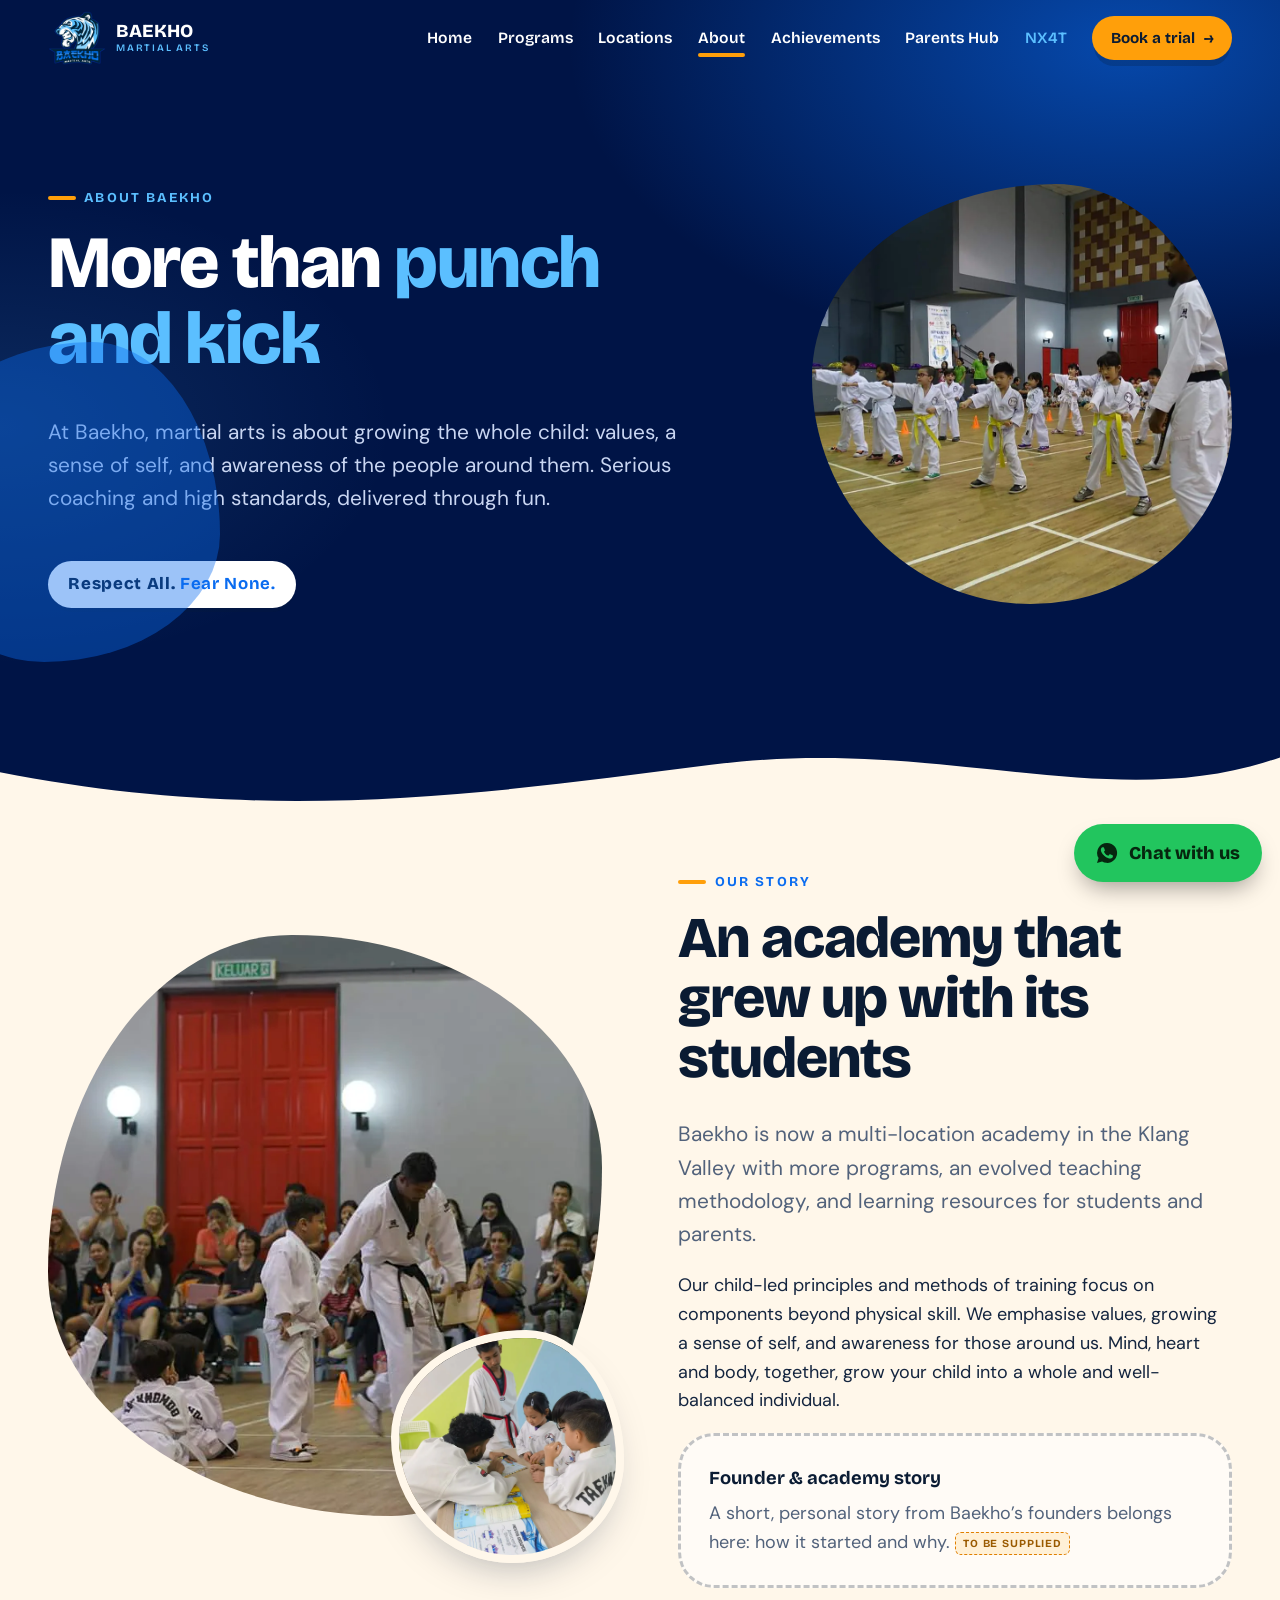
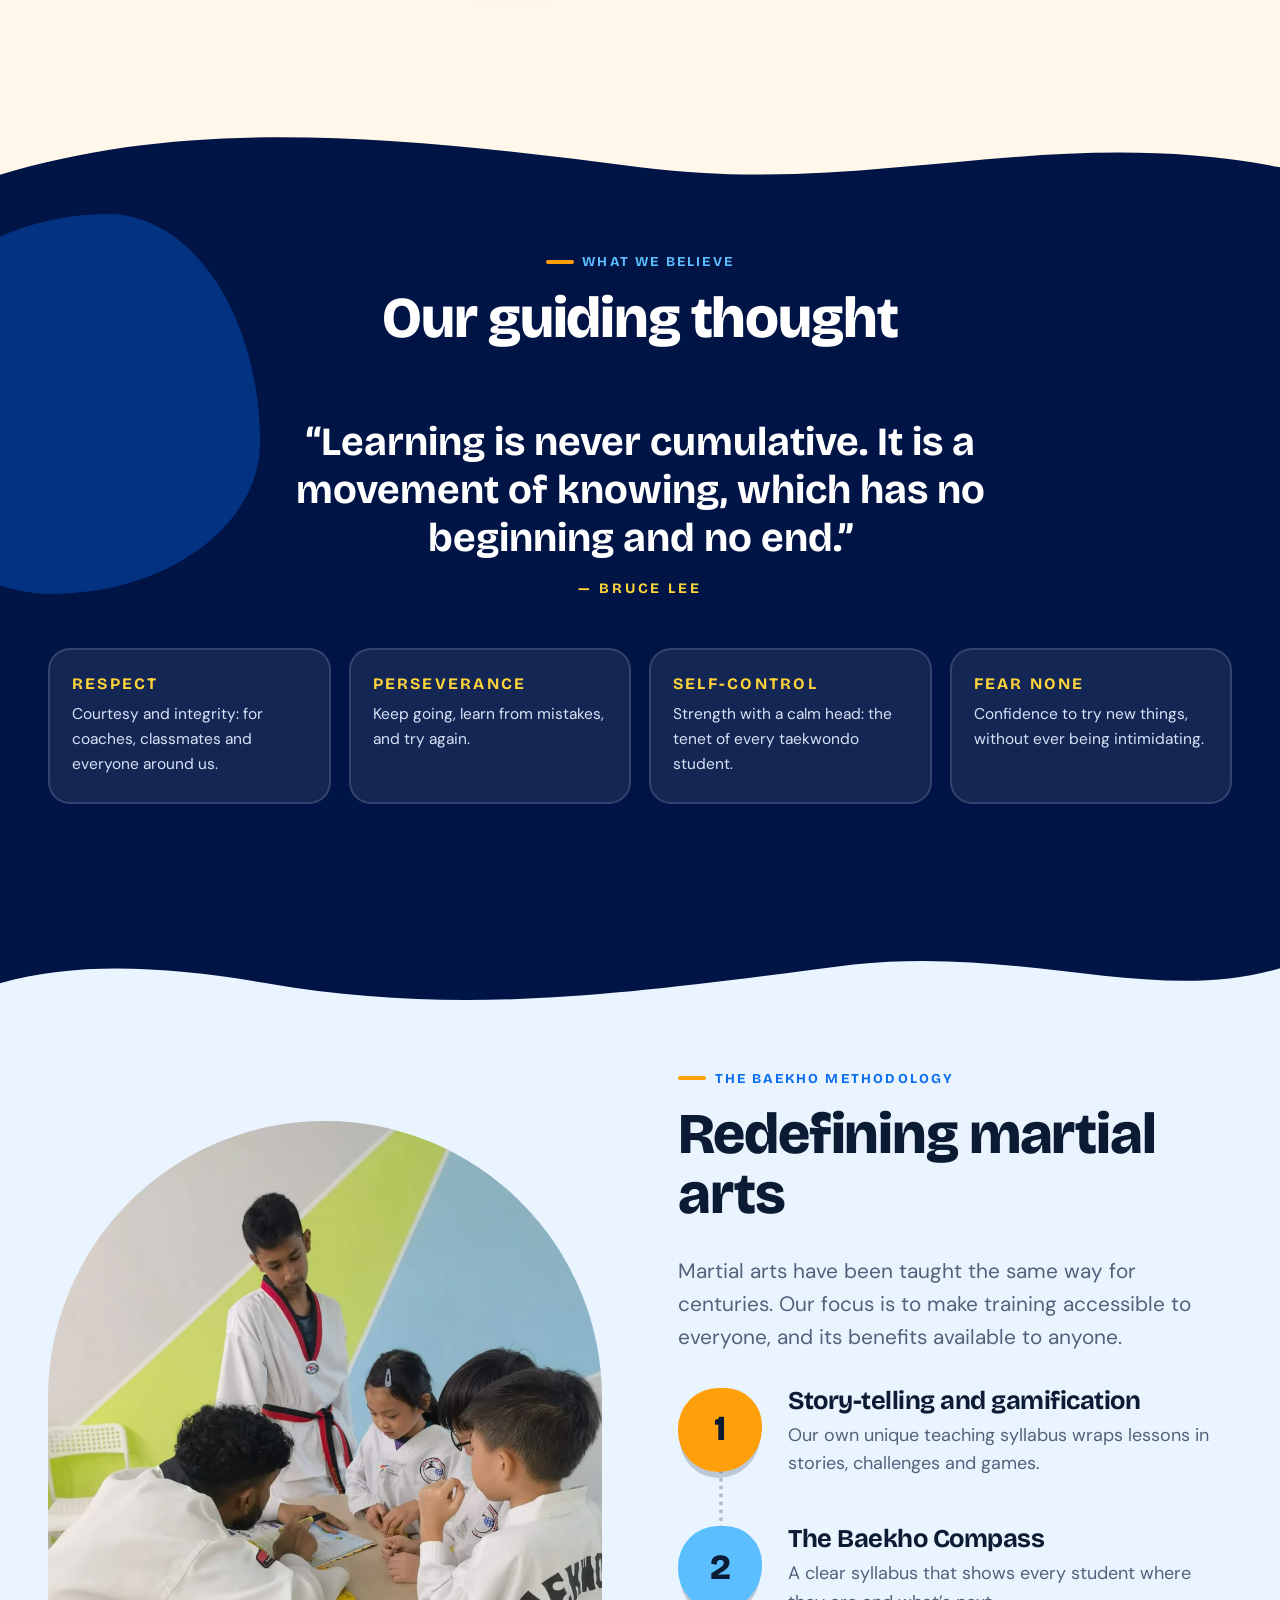
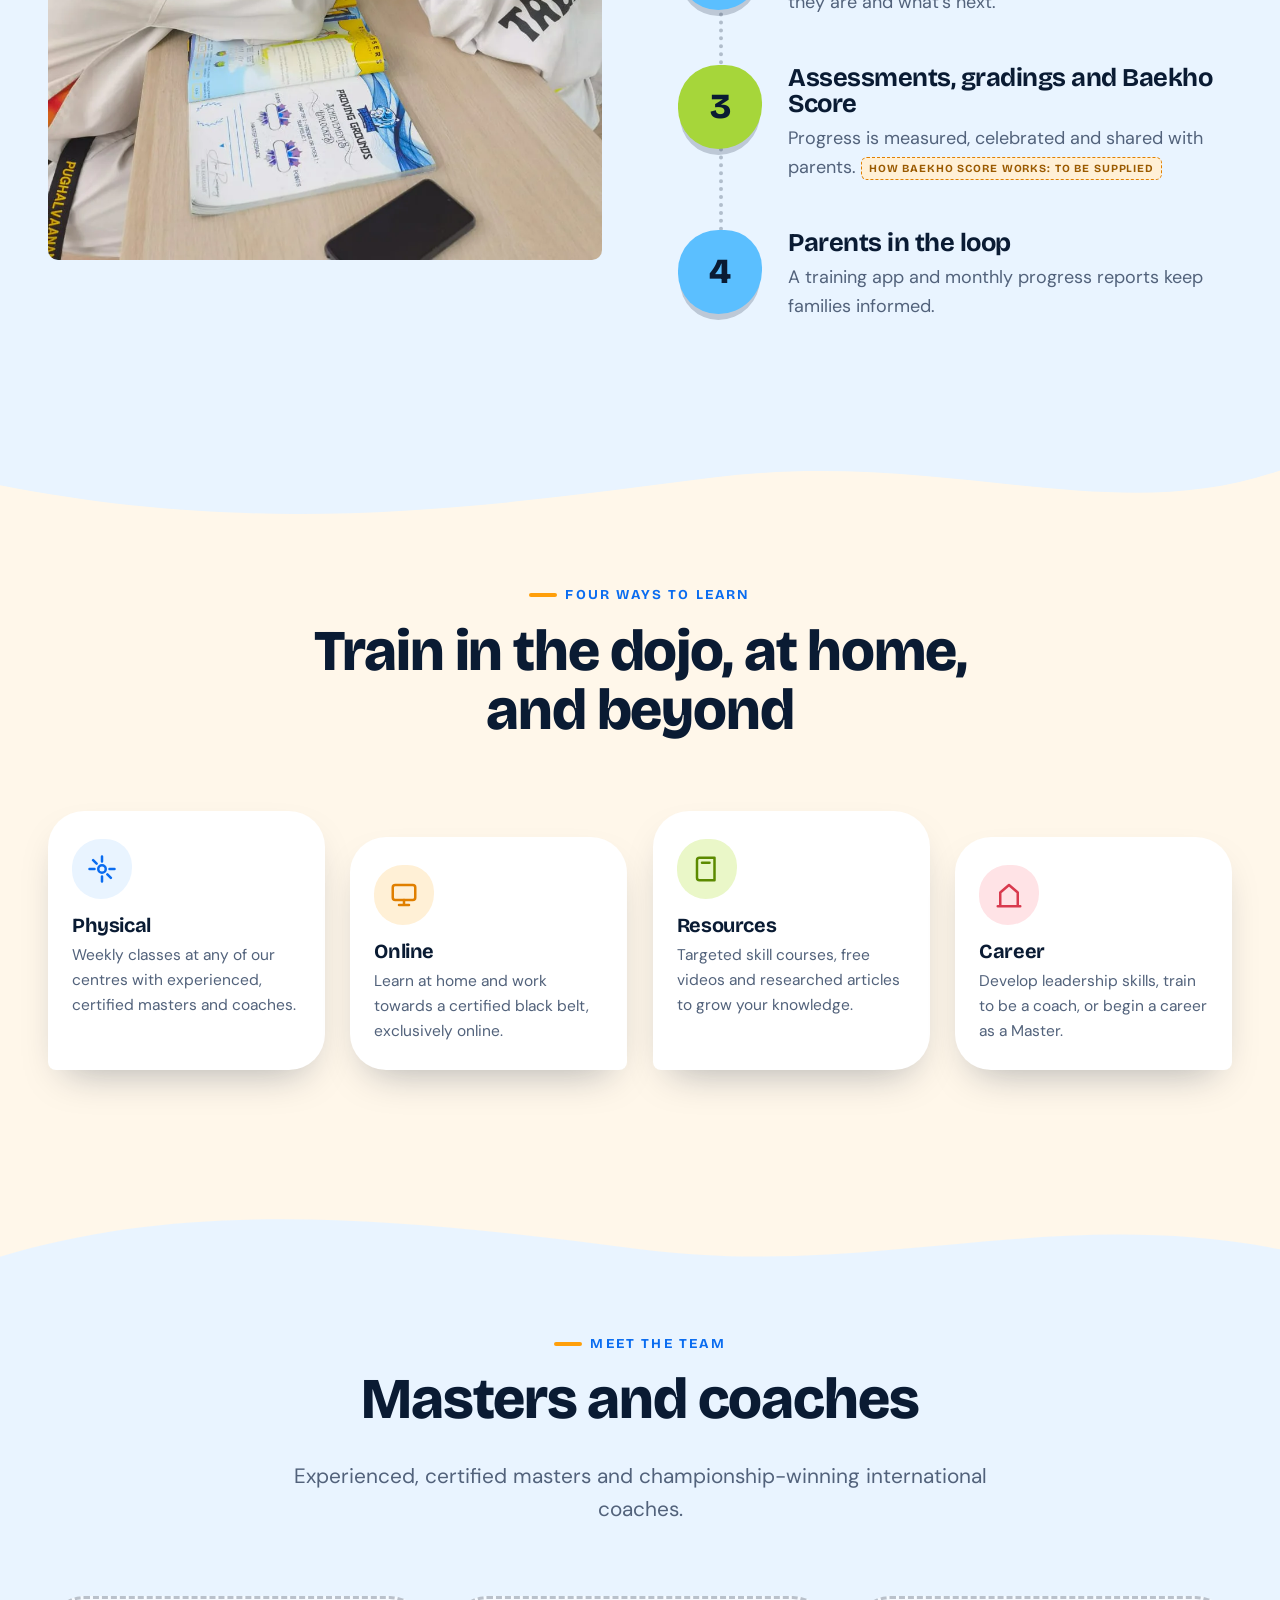
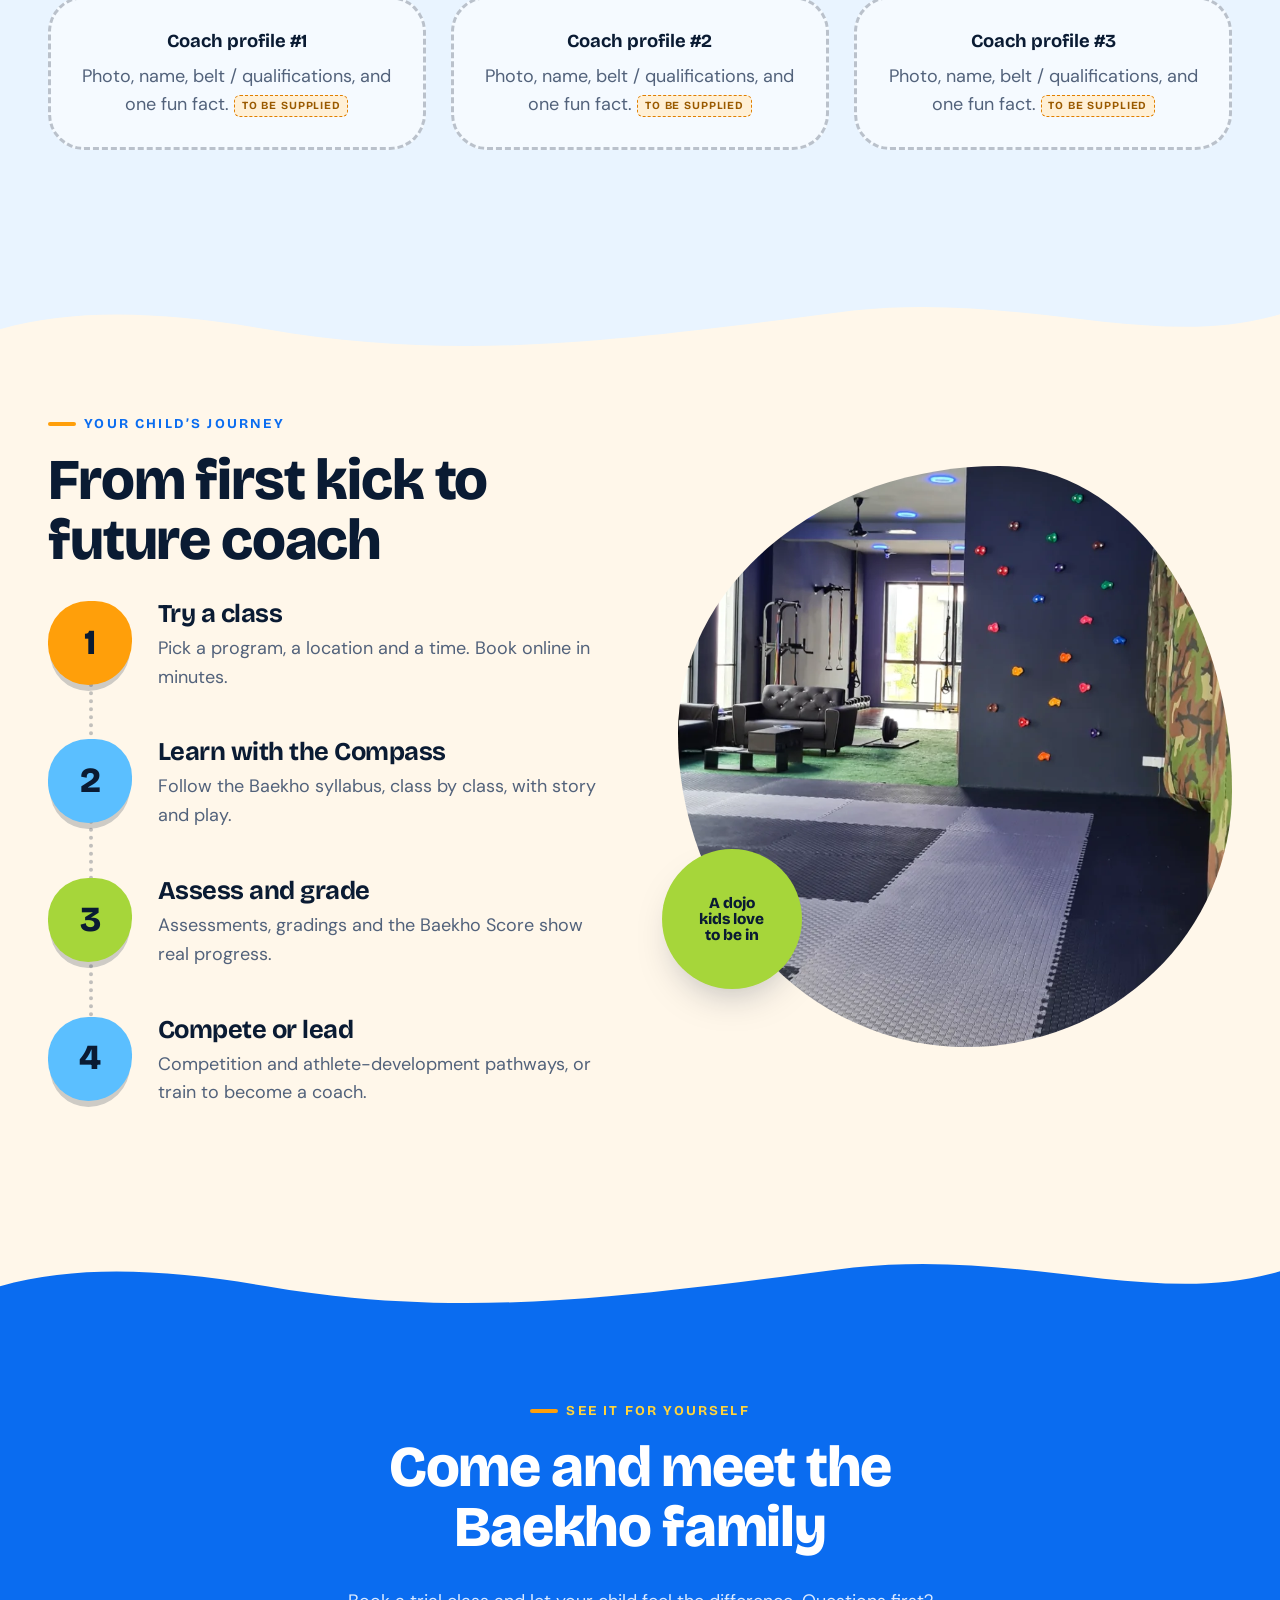
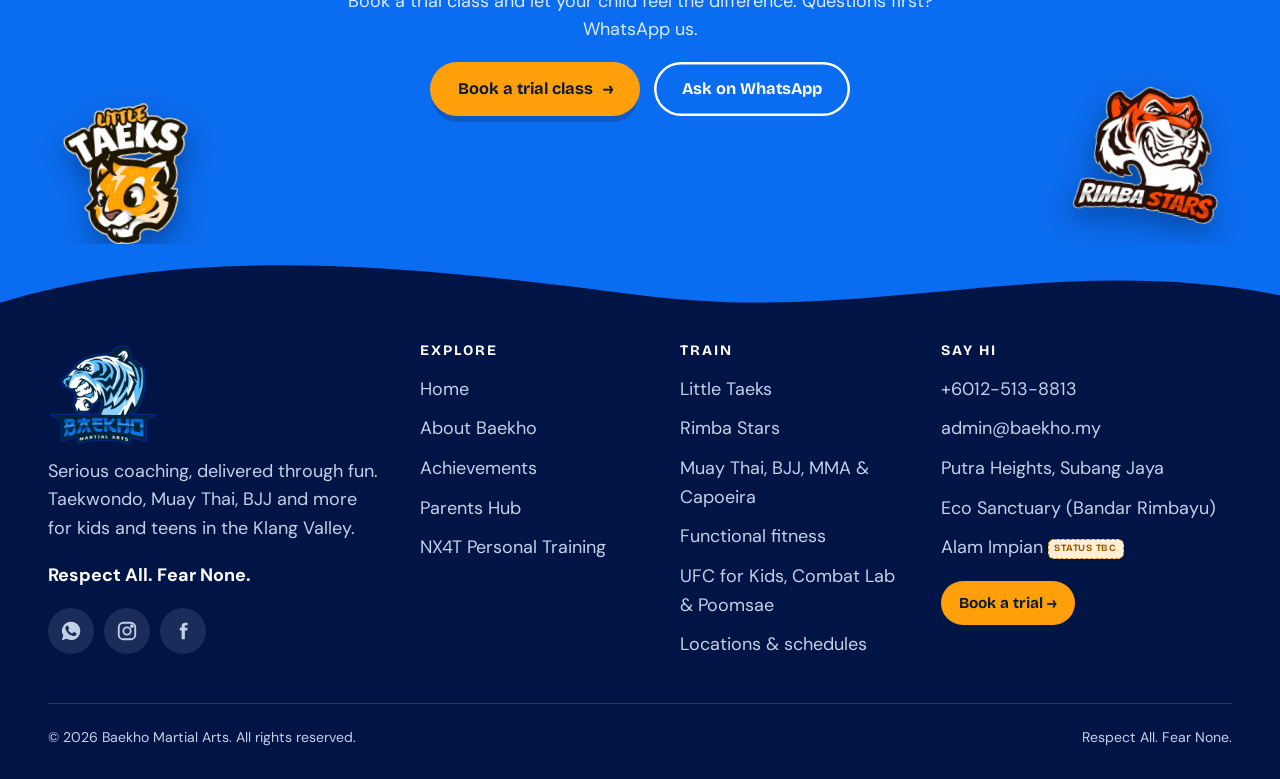
==== commit 0bf6a840: "Round 2 client feedback: deep blue #001446, big program badges (all 13), video quote strip, all 3 do" ====
--- a/about.html
+++ b/about.html
@@ -53,7 +53,7 @@
   <i class="blob" style="width:380px;height:380px;background:var(--blue);left:-120px;top:12%;opacity:.35"></i>
   <div class="wrap">
     <div class="sec-head rv"><span class="eyebrow" style="color:var(--sky)">What we believe</span><h2>Our guiding thought</h2></div>
-    <blockquote class="rv" style="margin:0 auto 50px;max-width:820px;text-align:center;font-family:var(--f-head);font-weight:700;font-size:clamp(1.5rem,3.4vw,2.5rem);line-height:1.2;color:#fff">“Learning is never cumulative. It is a movement of knowing, which has no beginning and no end.”</blockquote>
+    <blockquote class="rv" style="margin:0 auto 50px;max-width:820px;text-align:center;font-family:var(--f-head);font-weight:700;font-size:clamp(1.5rem,3.4vw,2.5rem);line-height:1.2;color:#fff">“Learning is never cumulative. It is a movement of knowing, which has no beginning and no end.”<br><cite style="display:block;margin-top:18px;font-style:normal;font-family:var(--f-head);font-weight:700;letter-spacing:.2em;text-transform:uppercase;color:var(--sun);font-size:.9rem">— Bruce Lee</cite></blockquote>
     <div class="tracks">
       <div class="track rv"><h4>Respect</h4><p>Courtesy and integrity: for coaches, classmates and everyone around us.</p></div>
       <div class="track rv" style="--d:.08s"><h4>Perseverance</h4><p>Keep going, learn from mistakes, and try again.</p></div>
--- a/css/styles.css
+++ b/css/styles.css
@@ -437,3 +437,96 @@
 .nx-page .benefit .ic{background:#F1E6CA}
 
 .split>*{min-width:0}
+
+/* ==========================================================
+   v2 — client feedback: deep blue (#001446) from the old site,
+   big program badges, video quote strip, all 3 dojos
+   ========================================================== */
+:root{--deep:#001446;--deep-2:#06267A}
+.bg-ink{background:var(--deep)}
+.footer{background:var(--deep)}
+@media(max-width:1060px){.nav{background:var(--deep)}}
+
+/* dark heroes on every page */
+.hero,.phero{background:radial-gradient(900px 520px at 88% 6%,rgba(10,108,240,.6),transparent 62%),radial-gradient(640px 460px at 0% 100%,rgba(91,191,255,.16),transparent 60%),var(--deep)!important;color:#fff}
+.hero h1,.phero h1{color:#fff}
+.hero .lead,.phero .lead{color:#c9d6f2}
+.hero .eyebrow,.phero .eyebrow{color:var(--sky)}
+.hero h1 .hl,.phero h1 .hl{color:var(--sky)}
+.hero .squiggle{color:var(--sun);background:linear-gradient(transparent 82%,var(--orange) 82% 94%,transparent 94%)}
+.phero .tab{border-color:rgba(255,255,255,.7);color:#fff}
+.phero .tab:hover{background:rgba(255,255,255,.14)}
+.hero .btn.ghost,.phero .btn.ghost{color:#fff}
+.hero .ring{border-color:var(--orange)}
+
+/* header over a dark hero */
+.dark-top .site-header:not(.scrolled) .brand span{color:#fff}
+.dark-top .site-header:not(.scrolled) .brand small{color:var(--sky)}
+@media(min-width:1061px){
+  .dark-top .site-header:not(.scrolled) .nav a.link{color:#fff}
+  .dark-top .site-header:not(.scrolled) .nav a.link.nx{color:var(--sky)}
+  .nx-page.dark-top .site-header:not(.scrolled) .nav a.link.nx{color:var(--gold)}
+}
+.dark-top .menu-btn{background:var(--orange)}
+.dark-top .menu-btn span,.dark-top .menu-btn span::before,.dark-top .menu-btn span::after{background:var(--ink)}
+.dark-top.menu-open .menu-btn span{background:transparent}
+
+/* big program badges (grouped like the old site) */
+.bgroup{margin-top:clamp(36px,5vw,64px)}
+.bgroup:first-of-type{margin-top:0}
+.bgroup-t{display:flex;align-items:center;gap:16px;font-family:var(--f-head);font-size:clamp(1rem,1.8vw,1.3rem);font-weight:800;letter-spacing:.14em;text-transform:uppercase;color:#fff;margin:0 0 24px;text-align:center}
+.bgroup-t::before,.bgroup-t::after{content:"";height:3px;flex:1;border-radius:3px;background:linear-gradient(90deg,transparent,rgba(255,255,255,.3))}
+.bgroup-t::after{background:linear-gradient(270deg,transparent,rgba(255,255,255,.3))}
+.bgroup-t small{display:block;font-weight:600;letter-spacing:.04em;text-transform:none;color:#9fb2d6;font-size:.82em;margin-top:2px}
+.bgrid{display:grid;grid-template-columns:repeat(auto-fit,minmax(min(100%,250px),1fr));gap:clamp(16px,2vw,28px)}
+.bcard{--g:rgba(91,191,255,.4);position:relative;display:flex;flex-direction:column;align-items:center;text-align:center;gap:6px;padding:30px 22px 26px;border-radius:var(--r-lg);background:radial-gradient(circle at 50% 30%,var(--g),transparent 64%),rgba(255,255,255,.05);border:1.5px solid rgba(255,255,255,.14);color:#fff;text-decoration:none;transition:transform .4s var(--ease),border-color .3s}
+.bcard:hover{transform:translateY(-10px);border-color:rgba(255,255,255,.55)}
+.bcard img{width:min(100%,280px);height:auto;aspect-ratio:1;object-fit:contain;filter:drop-shadow(0 18px 22px rgba(0,0,0,.5));transition:transform .6s var(--ease)}
+.bcard:hover img{transform:scale(1.07) rotate(-3deg)}
+.bcard b{font-family:var(--f-head);font-size:clamp(1.25rem,2vw,1.6rem);line-height:1.1;margin-top:6px}
+.bcard span{color:#b9c8e0;font-size:.95rem}
+.bcard .go{margin-top:8px;font-family:var(--f-head);font-weight:700;color:var(--sun);display:inline-flex;gap:.5em;font-size:1rem}
+.bcard .go .arr{transition:transform .25s}.bcard:hover .go .arr{transform:translateX(5px)}
+.bcard.o{--g:rgba(255,159,10,.42)}.bcard.b{--g:rgba(10,108,240,.65)}.bcard.l{--g:rgba(166,214,58,.38)}.bcard.s{--g:rgba(91,191,255,.45)}.bcard.c{--g:rgba(255,107,122,.4)}.bcard.n{--g:rgba(120,140,255,.4)}
+.bcard .tbc{margin-left:4px}
+
+/* quote strip with video background */
+.qstrip{position:relative;overflow:hidden;padding-block:clamp(100px,13vw,180px);background:var(--deep);color:#fff;text-align:center;isolation:isolate}
+.qstrip .qvideo{position:absolute;inset:0;width:100%;height:100%;object-fit:cover;z-index:-3}
+.qstrip .qbg{position:absolute;inset:-20%;z-index:-4;background:radial-gradient(600px 420px at 20% 30%,rgba(10,108,240,.75),transparent 60%),radial-gradient(720px 520px at 82% 70%,rgba(91,191,255,.35),transparent 60%),var(--deep);animation:qdrift 18s ease-in-out infinite alternate}
+@keyframes qdrift{from{transform:translate3d(-3%,-2%,0) scale(1)}to{transform:translate3d(3%,2%,0) scale(1.1)}}
+.qstrip .qshade{position:absolute;inset:0;z-index:-2;background:linear-gradient(180deg,rgba(0,20,70,.5),rgba(0,10,36,.78))}
+.qstrip>.wave{z-index:1}
+.qstrip .wrap{position:relative;z-index:2}
+.qstrip blockquote{margin:0 auto;max-width:900px}
+.qstrip .qmark{display:block;font-family:Georgia,serif;font-size:clamp(5rem,12vw,9rem);line-height:.6;color:var(--blue);margin-bottom:10px;height:.5em}
+.qstrip p{font-family:var(--f-head);font-weight:800;font-size:clamp(1.6rem,4.2vw,3rem);line-height:1.12;letter-spacing:-.02em;margin:0 0 20px;color:#fff}
+.qstrip p b{color:var(--sky)}
+.qstrip cite{font-style:normal;font-family:var(--f-head);font-weight:700;letter-spacing:.2em;text-transform:uppercase;color:var(--sun);font-size:.95rem}
+
+/* dojo cards (3 locations) */
+.dgrid{display:grid;grid-template-columns:repeat(3,1fr);gap:clamp(16px,2.4vw,32px)}
+.dcard{display:flex;flex-direction:column;align-items:center;text-align:center;gap:10px;padding:32px 24px 28px;border-radius:var(--r-lg);background:radial-gradient(circle at 50% 22%,rgba(10,108,240,.55),transparent 64%),rgba(255,255,255,.05);border:1.5px solid rgba(255,255,255,.14);color:#fff;transition:transform .4s var(--ease)}
+.dcard:hover{transform:translateY(-8px)}
+.dcard img{width:min(100%,220px);height:200px;object-fit:contain;filter:drop-shadow(0 16px 20px rgba(0,0,0,.5))}
+.dcard h3{color:#fff;margin:6px 0 0}
+.dcard .addr{color:#b9c8e0;margin:0;font-size:.97rem}
+.dcard .chips{justify-content:center}
+.dcard .chip{background:rgba(255,255,255,.12);color:#fff}
+.dcard.soon{border-style:dashed}
+.dcard .btn{margin-top:auto}
+@media(max-width:900px){.dgrid{grid-template-columns:1fr;max-width:520px;margin-inline:auto}}
+.dbadge{width:84px;height:auto;flex:none;filter:drop-shadow(0 8px 10px rgba(10,27,51,.25))}
+.lhead{display:flex;justify-content:space-between;align-items:center;gap:14px}
+@media (prefers-reduced-motion:reduce){.qstrip .qbg{animation:none}}
+.qstrip .qshade{background:linear-gradient(180deg,rgba(0,20,70,.45) 0%,rgba(0,20,70,.5) 65%,rgba(0,20,70,1) 100%)}
+.hero .blob,.phero .blob{background:var(--blue)!important;opacity:.4!important}
+img{height:auto}
+.phero .blob,.hero .blob{top:auto!important;bottom:10%!important}
+.hero,.phero{background:radial-gradient(900px 520px at 88% 6%,rgba(10,108,240,.6),transparent 62%),radial-gradient(560px 340px at 0% 58%,rgba(91,191,255,.13),transparent 70%),var(--deep)!important}
+.dbadge{width:104px;background:var(--deep);border-radius:26px;padding:10px}
+
+.panel [style*="display:grid"]{grid-template-columns:minmax(0,1fr)}
+.panel .table-wrap{max-width:100
+.panel [style*="display:grid"]{grid-template-columns:minmax(0,1fr)}
+.panel .table-wrap{max-width:100%}
